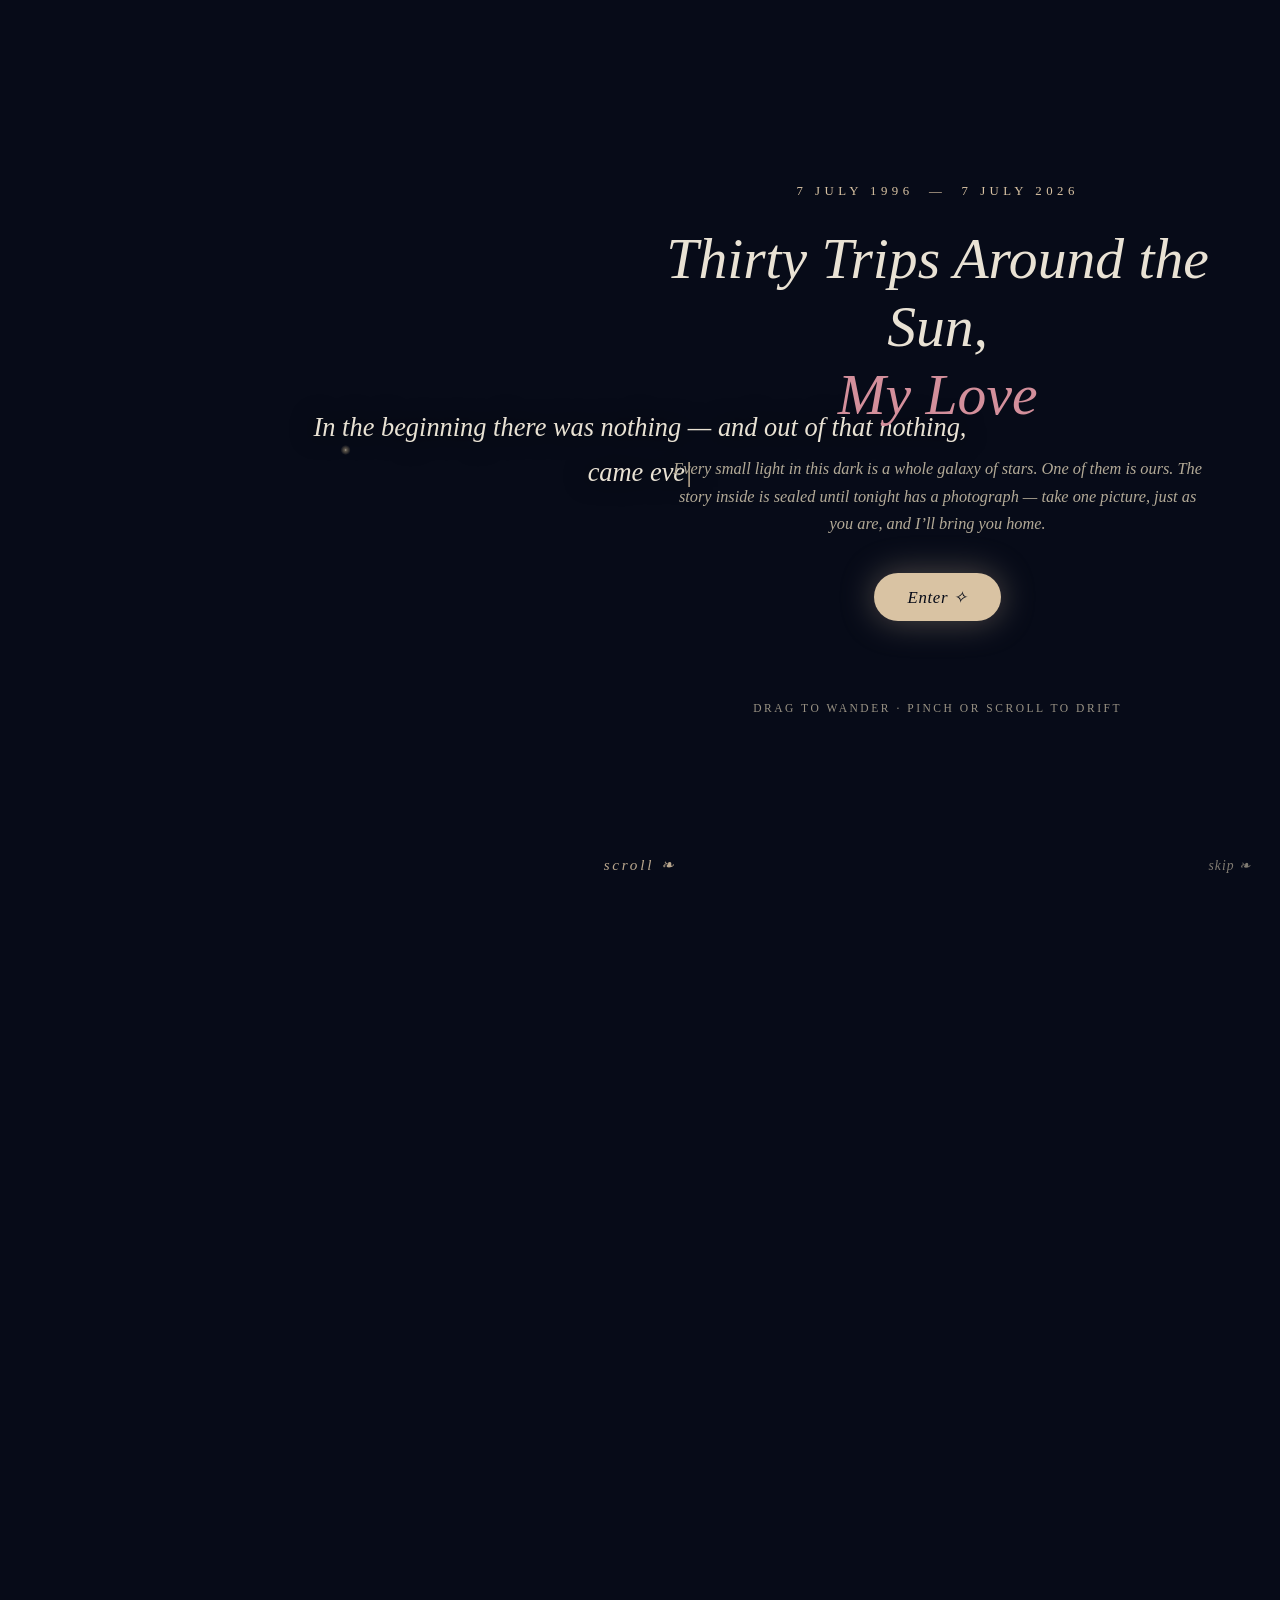
==== 30bday/index.html @ 08e254bc "Add 30bday: thirty trips around the sun Co-Authored-By: Claude Fable 5 <noreply@anthropic.com>" ====
<!DOCTYPE html>
<html lang="en">
<head>
<meta charset="UTF-8">
<meta name="viewport" content="width=device-width, initial-scale=1.0, viewport-fit=cover">
<title>Thirty Trips Around the Sun</title>
<style>
  :root {
    --sky: #070b18;
    --sky-soft: #0d1328;
    --ink: #e9e2d4;
    --ink-dim: #b3aa97;
    --gold: #d9c3a3;
    --gold-deep: #b08d57;
    --rose: #d38f9b;
    --frame: #f6f1e7;
    --frame-ink: #3d3229;
  }

  * { margin: 0; padding: 0; box-sizing: border-box; }

  html { scroll-behavior: smooth; }

  body {
    background: var(--sky);
    color: var(--ink);
    font-family: Georgia, 'Times New Roman', serif;
    line-height: 1.7;
    overflow-x: hidden;
  }

  /* ---------- The sky (fixed canvas behind everything) ---------- */
  #sky {
    position: fixed;
    inset: 0;
    width: 100%;
    height: 100vh;
    height: 100lvh; /* stable on iOS while the URL bar collapses */
    z-index: 0;
    display: block;
  }

  /* ---------- Date readout ---------- */
  #hud {
    position: fixed;
    left: 50%;
    bottom: calc(1.1rem + env(safe-area-inset-bottom, 0px));
    transform: translateX(-50%);
    max-width: 94vw;
    z-index: 3;
    text-align: center;
    font-size: 0.8rem;
    letter-spacing: 0.22em;
    text-transform: uppercase;
    color: var(--gold);
    background: rgba(7, 11, 24, 0.55);
    border: 1px solid rgba(217, 195, 163, 0.25);
    border-radius: 999px;
    padding: 0.45rem 1.3rem;
    backdrop-filter: blur(6px);
    -webkit-backdrop-filter: blur(6px);
    white-space: nowrap;
    transition: opacity 0.6s ease;
  }
  #hud .trips { color: var(--rose); }

  /* ---------- Content column ---------- */
  main { position: relative; z-index: 1; }

  /* On wide screens the solar system sits to the left; content flows right */
  @media (min-width: 1100px) {
    main { margin-left: 52vw; margin-right: 4vw; }
    section, .hero-inner { max-width: 42rem; }
  }
  @media (max-width: 1099px) {
    section, .hero-inner { max-width: 44rem; margin-left: auto; margin-right: auto; }
  }

  section { padding: 22vh 1.4rem; position: relative; }

  /* ---------- Hero ---------- */
  .hero {
    min-height: 100vh;
    min-height: 100svh;
    display: flex;
    align-items: center;
    padding: 2rem 1.4rem;
  }
  .hero-inner { width: 100%; text-align: center; }

  .hero .eyebrow {
    letter-spacing: 0.35em;
    text-transform: uppercase;
    font-size: 0.8rem;
    color: var(--gold);
    margin-bottom: 1.5rem;
    animation: fadeUp 1.2s ease both;
  }
  .hero h1 {
    font-size: clamp(2.4rem, 6vw, 4.2rem);
    font-weight: normal;
    font-style: italic;
    line-height: 1.18;
    animation: fadeUp 1.2s ease 0.3s both;
  }
  .hero .her-name { color: var(--rose); }
  .hero .subtitle {
    margin-top: 1.8rem;
    font-size: 1.1rem;
    color: var(--ink-dim);
    animation: fadeUp 1.2s ease 0.6s both;
  }
  .hero .subtitle em { color: var(--gold); font-style: normal; }
  .hero .scroll-hint {
    margin-top: 3.5rem;
    font-size: 1.5rem;
    color: var(--gold);
    animation: fadeUp 1.2s ease 1s both, drift 2.4s ease-in-out 2s infinite;
  }

  @keyframes fadeUp {
    from { opacity: 0; transform: translateY(18px); }
    to   { opacity: 1; transform: translateY(0); }
  }
  @keyframes drift {
    0%, 100% { transform: translateY(0); }
    50%      { transform: translateY(8px); }
  }

  /* ---------- Chapters ---------- */
  .chapter-head { margin-bottom: 2.2rem; }
  .chapter-head .when {
    font-size: 0.8rem;
    letter-spacing: 0.3em;
    text-transform: uppercase;
    color: var(--gold);
  }
  .chapter-head h2 {
    font-weight: normal;
    font-style: italic;
    font-size: clamp(1.9rem, 4vw, 2.6rem);
    margin-top: 0.3rem;
    color: var(--ink);
  }
  .chapter-head h2 .n { color: var(--rose); }

  /* Poem stanza */
  .stanza {
    font-size: 1.16rem;
    font-style: italic;
    color: var(--ink);
    border-left: 1px solid rgba(217, 195, 163, 0.45);
    padding-left: 1.3rem;
    margin: 0 0 2.6rem 0.15rem;
    max-width: 36em;
  }
  .stanza .line { display: block; }
  .stanza .line + .line { margin-top: 0.15rem; }

  /* Photo frames */
  .photos {
    display: flex;
    flex-wrap: wrap;
    gap: 1.4rem;
    align-items: flex-start;
  }
  figure.shot {
    background: var(--frame);
    padding: 0.65rem 0.65rem 0.9rem;
    box-shadow: 0 6px 30px rgba(0, 0, 0, 0.55);
    transform: rotate(var(--tilt, 0deg));
    transition: transform 0.3s ease;
    flex: 1 1 240px;
    max-width: 340px;
  }
  figure.shot:hover { transform: rotate(0deg) scale(1.02); }
  .photos figure:nth-child(odd)  { --tilt: -1.4deg; }
  .photos figure:nth-child(even) { --tilt: 1.2deg; }

  figure.shot img {
    width: 100%;
    aspect-ratio: 4 / 5;
    object-fit: cover;
    display: block;
  }
  figure.shot figcaption {
    text-align: center;
    font-size: 0.85rem;
    font-style: italic;
    color: #6b5d4f;
    margin-top: 0.55rem;
    line-height: 1.4;
  }

  /* "Meanwhile that year" strip */
  .meanwhile { margin-top: 2.6rem; }
  .meanwhile .mw-label {
    font-size: 0.75rem;
    letter-spacing: 0.28em;
    text-transform: uppercase;
    color: var(--ink-dim);
    margin-bottom: 1rem;
  }
  .meanwhile .photos { gap: 1rem; }
  .meanwhile figure.shot { flex: 1 1 150px; max-width: 210px; padding: 0.45rem 0.45rem 0.65rem; }
  .meanwhile figure.shot img { aspect-ratio: 1 / 1; }
  .meanwhile figure.shot figcaption { font-size: 0.75rem; }

  /* Reveal on scroll */
  .reveal { opacity: 0; transform: translateY(26px); transition: opacity 0.9s ease, transform 0.9s ease; }
  .reveal.in { opacity: 1; transform: translateY(0); }

  /* Empty frame for the 30th */
  .tonight {
    border: 1px dashed rgba(217, 195, 163, 0.55);
    background: rgba(13, 19, 40, 0.5);
    aspect-ratio: 4 / 5;
    max-width: 320px;
    display: flex;
    align-items: center;
    justify-content: center;
    text-align: center;
    padding: 2rem 1.5rem;
    font-style: italic;
    color: var(--ink-dim);
  }

  /* ---------- The gate (homepage) ---------- */
  #gate {
    position: fixed;
    inset: 0;
    z-index: 5;
    display: flex;
    align-items: center;
    justify-content: center;
    text-align: center;
    padding: 2rem 1.5rem;
    transition: opacity 1.4s ease, visibility 0s linear 1.4s;
  }
  .gate-inner { max-width: 34rem; }
  #gate .eyebrow {
    letter-spacing: 0.35em;
    text-transform: uppercase;
    font-size: 0.8rem;
    color: var(--gold);
    margin-bottom: 1.4rem;
  }
  #gate h1 {
    font-size: clamp(2.2rem, 6vw, 3.6rem);
    font-weight: normal;
    font-style: italic;
    line-height: 1.18;
  }
  #gate .her-name { color: var(--rose); }
  #gate .gate-note {
    margin-top: 1.6rem;
    color: var(--ink-dim);
    font-size: 1.02rem;
    font-style: italic;
  }
  .gate-btn {
    display: inline-block;
    margin-top: 2.2rem;
    font: italic 1.05rem Georgia, serif;
    color: var(--sky);
    background: var(--gold);
    border: none;
    border-radius: 999px;
    padding: 0.85rem 2.1rem;
    cursor: pointer;
    letter-spacing: 0.04em;
    box-shadow: 0 0 34px rgba(217, 195, 163, 0.35);
  }
  .gate-btn:active { transform: scale(0.97); }
  .gate-alt {
    display: block;
    margin-top: 1.1rem;
    font-size: 0.85rem;
    font-style: italic;
    color: var(--ink-dim);
    background: none;
    border: none;
    cursor: pointer;
    text-decoration: underline;
    text-underline-offset: 3px;
  }
  #gate .gate-status {
    margin-top: 1.2rem;
    min-height: 1.4em;
    font-size: 0.9rem;
    font-style: italic;
    color: var(--gold);
  }
  #gateFile { display: none; }
  #gate {
    user-select: none;
    -webkit-user-select: none;
    touch-action: none;
  }
  .gate-hint {
    margin-top: 2.4rem;
    font-size: 0.72rem;
    letter-spacing: 0.22em;
    text-transform: uppercase;
    color: var(--ink-dim);
    opacity: 0.85;
  }

  body.gated { overflow: hidden; touch-action: none; }
  body.genesis #gate { opacity: 0; pointer-events: none; }

  /* ---------- Narration over the opening ---------- */
  #narration {
    position: fixed;
    inset: 0;
    z-index: 4;
    display: flex;
    align-items: center;
    justify-content: center;
    text-align: center;
    padding: 2rem 1.6rem;
    pointer-events: none;
  }
  #narrLine {
    font-style: italic;
    font-size: clamp(1.15rem, 3vw, 1.65rem);
    line-height: 1.7;
    color: var(--ink);
    max-width: 26em;
    text-shadow: 0 0 24px rgba(7, 11, 24, 0.9);
    transition: opacity 0.9s ease;
  }
  #narrLine.typing::after {
    content: "|";
    color: var(--gold);
    animation: caret 0.9s step-end infinite;
  }
  @keyframes caret { 50% { opacity: 0; } }
  #narrLine.faded { opacity: 0; }

  #caption {
    position: fixed;
    left: 50%;
    bottom: 16%;
    transform: translateX(-50%);
    z-index: 4;
    width: min(92vw, 34em);
    text-align: center;
    font-style: italic;
    font-size: clamp(0.95rem, 2.2vw, 1.15rem);
    color: var(--gold);
    text-shadow: 0 0 18px rgba(7, 11, 24, 0.95);
    opacity: 0;
    transition: opacity 1.1s ease;
    pointer-events: none;
  }
  #caption.show { opacity: 0.92; }

  #skipIntro {
    position: fixed;
    right: 1.2rem;
    bottom: calc(1.2rem + env(safe-area-inset-bottom, 0px));
    z-index: 6;
    background: none;
    border: none;
    font: italic 0.85rem Georgia, serif;
    color: var(--ink-dim);
    letter-spacing: 0.08em;
    cursor: pointer;
    opacity: 0;
    transition: opacity 0.8s ease;
    padding: 0.4rem 0.6rem;
  }
  #skipIntro.show { opacity: 0.7; }
  #skipIntro.gone { display: none; }

  /* The opening is scrubbed by scroll: this invisible runway is the timeline */
  #introScroll { height: 520vh; }
  body:not(.introScrub) #introScroll { display: none; }
  body.introScrub { overflow: auto; touch-action: pan-y; }

  #scrollHint {
    position: fixed;
    left: 50%;
    bottom: calc(1.6rem + env(safe-area-inset-bottom, 0px));
    transform: translateX(-50%);
    z-index: 4;
    font: italic 0.95rem Georgia, serif;
    letter-spacing: 0.18em;
    color: var(--gold);
    opacity: 0;
    transition: opacity 0.9s ease;
    pointer-events: none;
    animation: drift 2.4s ease-in-out infinite;
  }
  #scrollHint.show { opacity: 0.85; }
  body.gated main, body.gated #hud { display: none; }
  body.entered #gate { opacity: 0; visibility: hidden; pointer-events: none; }

  /* Desktop: gate text lives in the right column, clear of the planets */
  @media (min-width: 1100px) {
    #gate { justify-content: flex-start; padding-left: 52vw; padding-right: 4vw; }
  }

  @media (max-width: 700px) {
    #gate { align-items: flex-start; padding-top: 13svh; }
  }

  /* ---------- Phone layout: each chapter gives the sky its own moment ----------
     Sequence on small screens: date/title → clear sky window (the solar
     system settled on that birthday) → photos → poem stanza.               */
  .sky-window { display: none; }

  @media (max-width: 1099px) {
    section {
      display: flex;
      flex-direction: column;
      gap: 1.7rem;
    }
    .chapter-head { margin-bottom: 0; }
    .stanza { margin-bottom: 0; }
    .meanwhile { margin-top: 0; }

    .chapter-head { order: 0; }
    .sky-window   { order: 1; }
    .photos       { order: 2; }
    .meanwhile    { order: 3; }
    .stanza       { order: 4; }

    .sky-window {
      display: block;
      height: 68vh;
      height: 68svh;
    }

    /* scrims live on the text blocks now, so the sky window stays pure */
    .chapter-head, .stanza, .meanwhile .mw-label, .section-intro {
      background: rgba(7, 11, 24, 0.72);
      border-radius: 12px;
      padding: 0.9rem 1.05rem;
    }
    .meanwhile .mw-label { display: inline-block; margin-bottom: 1rem; }
  }
  @media (max-width: 700px) {
    .hero {
      align-items: flex-start;
      padding-top: 11svh;
    }
    .hero .subtitle { font-size: 0.98rem; }
    .hero .scroll-hint { margin-top: 1.6rem; }
    section { padding: 15vh 1.2rem; }
    .stanza { font-size: 1.06rem; padding-left: 1.05rem; }
    #hud {
      font-size: 0.6rem;
      letter-spacing: 0.14em;
      padding: 0.4rem 0.95rem;
    }
    figure.shot { max-width: none; }
  }

  @media (prefers-reduced-motion: reduce) {
    html { scroll-behavior: auto; }
    .hero .eyebrow, .hero h1, .hero .subtitle, .hero .scroll-hint { animation: none; }
    .reveal { opacity: 1; transform: none; transition: none; }
  }
</style>
</head>
<body class="gated genesis">

<canvas id="sky" aria-hidden="true"></canvas>

<!-- ============ NARRATION ============ -->
<div id="narration"><p id="narrLine"></p></div>
<p id="caption"></p>
<button id="skipIntro" type="button">skip &#10087;</button>
<div id="introScroll" aria-hidden="true"></div>
<p id="scrollHint">scroll &#10087;</p>

<!-- ============ THE GATE ============ -->
<div id="gate">
  <div class="gate-inner">
    <p class="eyebrow">7 July 1996 &nbsp;&mdash;&nbsp; 7 July 2026</p>
    <h1>Thirty Trips Around the Sun,<br><span class="her-name">My&nbsp;Love</span></h1>
    <p class="gate-note" id="gateNote">
      Every small light in this dark is a whole galaxy of stars.
      One of them is ours. The story inside is sealed until tonight has a
      photograph &mdash; take one picture, just as you are,
      and I&rsquo;ll bring you home.
    </p>
    <input type="file" id="gateFile" accept="image/*" capture="environment">
    <button class="gate-btn" id="gateBtn" type="button">Take tonight&rsquo;s photo &#10087;</button>
    <div class="gate-status" id="gateStatus"></div>
    <p class="gate-hint">drag to wander &middot; pinch or scroll to drift</p>
  </div>
</div>
<div id="hud" aria-hidden="true"><span class="date">7 July 1996</span> &nbsp;&middot;&nbsp; <span class="trips">0 trips around the sun</span></div>

<main>

  <!-- ============ HERO ============ -->
  <header class="hero" data-date="1996-07-07">
    <div class="hero-inner">
      <p class="eyebrow">7 July 1996 &nbsp;&mdash;&nbsp; 7 July 2026</p>
      <h1>Thirty Trips Around the Sun,<br><span class="her-name">My&nbsp;Love</span></h1>
      <p class="scroll-hint">&#10087;</p>
    </div>
  </header>

  <!-- ============ PROLOGUE ============ -->
  <section data-date="2020-04-07">
    <div class="chapter-head reveal">
      <p class="when">April 2020 &middot; Before the first orbit together</p>
      <h2>The First Word</h2>
    </div>
    <div class="sky-window" aria-hidden="true"></div>
    <p class="stanza reveal">
      <span class="line">The first word was sent across the globe,</span>
      <span class="line">From your house to my humble abode,</span>
      <span class="line">The time we spoke was just the beginning,</span>
      <span class="line">The beginning of the incredible journey with my heart-throbe</span>
    </p>
    <div class="photos reveal">
      <figure class="shot">
        <img src="photos/1st_time_we_spoke_april2020.jpeg" alt="" loading="lazy">
        <figcaption>7 April 2020</figcaption>
      </figure>
      <figure class="shot">
        <img src="photos/b5493b35-bc15-41d9-900d-4d5ce895ce3a.jpeg" alt="" loading="lazy">
        <figcaption>June 2020</figcaption>
      </figure>
    </div>
  </section>

  <!-- ============ 2020 · 24 ============ -->
  <section data-date="2020-07-07">
    <div class="chapter-head reveal">
      <p class="when">7 July 2020 &middot; 24 trips around the sun</p>
      <h2>Twenty-<span class="n">Four</span></h2>
    </div>
    <div class="sky-window" aria-hidden="true"></div>
    <p class="stanza reveal">
      <span class="line">On the 24th trip you took a turn into my life,</span>
      <span class="line">There was never a more important decision that you made correctly, once, twice or thrice,</span>
      <span class="line">This brought us closer and closer,</span>
      <span class="line">To be tied together in our journey forever</span>
    </p>
    <div class="photos reveal">
      <figure class="shot">
        <img src="photos/Untitled presentation.jpeg" alt="" loading="lazy">
        <figcaption>7 July 2020</figcaption>
      </figure>
      <figure class="shot">
        <img src="photos/12e0c426-2767-46e9-b89b-e7f96688858f.jpeg" alt="" loading="lazy">
        <figcaption>7 July 2020</figcaption>
      </figure>
    </div>
    <div class="meanwhile reveal">
      <p class="mw-label">Meanwhile, that year</p>
      <div class="photos">
        <figure class="shot">
          <img src="photos/IMG_4548.jpeg" alt="" loading="lazy">
          <figcaption>20 November 2020</figcaption>
        </figure>
        <figure class="shot">
          <img src="photos/IMG_4654.jpeg" alt="" loading="lazy">
          <figcaption>20 November 2020</figcaption>
        </figure>
        <figure class="shot">
          <img src="photos/IMG_4659.jpeg" alt="" loading="lazy">
          <figcaption>20 November 2020</figcaption>
        </figure>
        <figure class="shot">
          <img src="photos/IMG_4572.jpeg" alt="" loading="lazy">
          <figcaption>21 November 2020</figcaption>
        </figure>
        <figure class="shot">
          <img src="photos/DSC_2267.jpeg" alt="" loading="lazy">
          <figcaption>25 December 2020</figcaption>
        </figure>
      </div>
    </div>
  </section>

  <!-- ============ 2021 · 25 ============ -->
  <section data-date="2021-07-07">
    <div class="chapter-head reveal">
      <p class="when">7 July 2021 &middot; 25 trips around the sun</p>
      <h2>Twenty-<span class="n">Five</span></h2>
    </div>
    <div class="sky-window" aria-hidden="true"></div>
    <p class="stanza reveal">
      <span class="line">From here the year ran quick and golden: twenty-five,</span>
      <span class="line">a castle for your birthday, white flowers arched above the door.</span>
      <span class="line">Mercury circled four whole times while I was learning you by heart,</span>
      <span class="line">and even Saturn, slow and ringed, could not stay put.</span>
    </p>
    <div class="photos reveal">
      <figure class="shot">
        <img src="photos/FullSizeRender.jpeg" alt="" loading="lazy">
        <figcaption>7 July 2021</figcaption>
      </figure>
      <figure class="shot">
        <img src="photos/IMG_4161.jpeg" alt="" loading="lazy">
        <figcaption>7 July 2021</figcaption>
      </figure>
    </div>
    <div class="meanwhile reveal">
      <p class="mw-label">Meanwhile, that year</p>
      <div class="photos">
        <figure class="shot">
          <img src="photos/IMG_5107.jpeg" alt="" loading="lazy">
          <figcaption>25 September 2021</figcaption>
        </figure>
        <figure class="shot">
          <img src="photos/IMG_0116.jpeg" alt="" loading="lazy">
          <figcaption>30 October 2021</figcaption>
        </figure>
      </div>
    </div>
  </section>

  <!-- ============ 2022 · 26 ============ -->
  <section data-date="2022-07-07">
    <div class="chapter-head reveal">
      <p class="when">7 July 2022 &middot; 26 trips around the sun</p>
      <h2>Twenty-<span class="n">Six</span></h2>
    </div>
    <div class="sky-window" aria-hidden="true"></div>
    <p class="stanza reveal">
      <span class="line">Nothing stays put &mdash; that is the first law of moving things &mdash;</span>
      <span class="line">yet twenty-six was homemade: strawberries and candle-smoke,</span>
      <span class="line">a paper sash, a kitchen-table cake,</span>
      <span class="line">the same warm evening coming round again.</span>
    </p>
    <div class="photos reveal">
      <figure class="shot">
        <img src="photos/IMG_1246.jpeg" alt="" loading="lazy">
        <figcaption>7 July 2022</figcaption>
      </figure>
    </div>
  </section>

  <!-- ============ 2023 · 27 ============ -->
  <section data-date="2023-07-07">
    <div class="chapter-head reveal">
      <p class="when">7 July 2023 &middot; 27 trips around the sun</p>
      <h2>Twenty-<span class="n">Seven</span></h2>
    </div>
    <div class="sky-window" aria-hidden="true"></div>
    <p class="stanza reveal">
      <span class="line">Again, and gladly: twenty-seven, barefoot</span>
      <span class="line">where the sun slid gold into the sea two days ahead of schedule,</span>
      <span class="line">then mountains on the morning of the day itself &mdash;</span>
      <span class="line">one evening was never going to hold all of that light.</span>
    </p>
    <div class="photos reveal">
      <figure class="shot">
        <img src="photos/IMG_2115.jpeg" alt="" loading="lazy">
        <figcaption>5 July 2023</figcaption>
      </figure>
      <figure class="shot">
        <img src="photos/IMG_2173.jpeg" alt="" loading="lazy">
        <figcaption>7 July 2023</figcaption>
      </figure>
    </div>
  </section>

  <!-- ============ 2024 · 28 ============ -->
  <section data-date="2024-07-07">
    <div class="chapter-head reveal">
      <p class="when">7 July 2024 &middot; 28 trips around the sun</p>
      <h2>Twenty-<span class="n">Eight</span></h2>
    </div>
    <div class="sky-window" aria-hidden="true"></div>
    <p class="stanza reveal">
      <span class="line">All of that light, and more of it: twenty-eight</span>
      <span class="line">stretched three days wide &mdash; macarons by candlelight,</span>
      <span class="line">then you at the helm of a little boat, a skyline looking on &mdash;</span>
      <span class="line">proof that some years can't be kept inside a single turn.</span>
    </p>
    <div class="photos reveal">
      <figure class="shot">
        <img src="photos/IMG_1273.jpeg" alt="" loading="lazy">
        <figcaption>6 July 2024</figcaption>
      </figure>
      <figure class="shot">
        <img src="photos/IMG_1287.jpeg" alt="" loading="lazy">
        <figcaption>8 July 2024</figcaption>
      </figure>
    </div>
  </section>

  <!-- ============ 2025 · 29 ============ -->
  <section data-date="2025-07-07">
    <div class="chapter-head reveal">
      <p class="when">7 July 2025 &middot; 29 trips around the sun</p>
      <h2>Twenty-<span class="n">Nine</span></h2>
    </div>
    <div class="sky-window" aria-hidden="true"></div>
    <p class="stanza reveal">
      <span class="line">One more turn: twenty-nine beneath pink balloons,</span>
      <span class="line">a candle burning in your dessert across a table set for two,</span>
      <span class="line">and me beside you, keeping my favourite orbit &mdash;</span>
      <span class="line">the one that circles you.</span>
    </p>
    <div class="photos reveal">
      <figure class="shot">
        <img src="photos/IMG_2959.jpeg" alt="" loading="lazy">
        <figcaption>5 July 2025</figcaption>
      </figure>
      <figure class="shot">
        <img src="photos/photo-837_singular_display_fullPicture.jpeg" alt="" loading="lazy">
        <figcaption>7 July 2025</figcaption>
      </figure>
    </div>
  </section>

  <!-- ============ 2026 · 30 ============ -->
  <section data-date="2026-07-07">
    <div class="chapter-head reveal">
      <p class="when">7 July 2026 &middot; 30 trips around the sun</p>
      <h2><span class="n">Thirty</span></h2>
    </div>
    <div class="sky-window" aria-hidden="true"></div>
    <p class="stanza reveal">
      <span class="line">Thirty trips around the sun.</span>
      <span class="line">The planets wheel above us as they did the night we started,</span>
      <span class="line">and none of them, in all that turning,</span>
      <span class="line">ever found a steadier light than you.</span>
      <span class="line">&nbsp;</span>
      <span class="line">Happy birthday, my love.</span>
    </p>
    <div class="photos reveal" id="finalFrame">
      <div class="tonight">
        This frame is waiting for tonight's photo &mdash;<br>
        the first of your thirty-first orbit.
      </div>
    </div>
  </section>

</main>

<script>
/* =====================================================================
   THE SKY — real solar-system positions, scroll-driven through her years
   Model: JPL "Approximate Positions of the Planets" (Keplerian elements
   + rates per Julian century, valid 1800–2050).
   ===================================================================== */
(function () {
  "use strict";

  var DEG = Math.PI / 180;

  var PLANETS = [
    { name: "Mercury", color: "#b8aa98", size: 2.6,
      el: [0.38709927, 0.20563593, 7.00497902, 252.25032350, 77.45779628, 48.33076593],
      rate: [0.00000037, 0.00001906, -0.00594749, 149472.67411175, 0.16047689, -0.12534081] },
    { name: "Venus", color: "#e8cfa1", size: 4.2,
      el: [0.72333566, 0.00677672, 3.39467605, 181.97909950, 131.60246718, 76.67984255],
      rate: [0.00000390, -0.00004107, -0.00078890, 58517.81538729, 0.00268329, -0.27769418] },
    { name: "Earth", color: "#7fb2e5", size: 4.4,
      el: [1.00000261, 0.01671123, -0.00001531, 100.46457166, 102.93768193, 0.0],
      rate: [0.00000562, -0.00004392, -0.01294668, 35999.37244981, 0.32327364, 0.0] },
    { name: "Mars", color: "#d98a6a", size: 3.4,
      el: [1.52371034, 0.09339410, 1.84969142, -4.55343205, -23.94362959, 49.55953891],
      rate: [0.00001847, 0.00007882, -0.00813131, 19140.30268499, 0.44441088, -0.29257343] },
    { name: "Jupiter", color: "#dfba8c", size: 8.0,
      el: [5.20288700, 0.04838624, 1.30439695, 34.39644051, 14.72847983, 100.47390909],
      rate: [-0.00011607, -0.00013253, -0.00183714, 3034.74612775, 0.21252668, 0.20469106] },
    { name: "Saturn", color: "#e6d3a3", size: 6.8, ring: true,
      el: [9.53667594, 0.05386179, 2.48599187, 49.95424423, 92.59887831, 113.66242448],
      rate: [-0.00125060, -0.00050991, 0.00193609, 1222.49362201, -0.41897216, -0.28867794] },
    { name: "Uranus", color: "#a9d6d9", size: 5.2,
      el: [19.18916464, 0.04725744, 0.77263783, 313.23810451, 170.95427630, 74.01692503],
      rate: [-0.00196176, -0.00004397, -0.00242939, 428.48202785, 0.40805281, 0.04240589] },
    { name: "Neptune", color: "#8aa7e0", size: 5.0,
      el: [30.06992276, 0.00859048, 1.77004347, -55.12002969, 44.96476227, 131.78422574],
      rate: [0.00026291, 0.00005105, 0.00035372, 218.45945325, -0.32241464, -0.06839830] }
  ];

  function julianDate(y, m, d) {
    if (m <= 2) { y -= 1; m += 12; }
    var A = Math.floor(y / 100), B = 2 - A + Math.floor(A / 4);
    return Math.floor(365.25 * (y + 4716)) + Math.floor(30.6001 * (m + 1)) + d + B - 1524.5;
  }
  function jdFromISO(iso) {
    var p = iso.split("-");
    return julianDate(+p[0], +p[1], +p[2]);
  }
  // Calendar date back from a Julian date (Fliegel–Van Flandern)
  function calendarFromJD(jd) {
    var z = Math.floor(jd + 0.5);
    var a = Math.floor((z - 1867216.25) / 36524.25);
    var aa = z + 1 + a - Math.floor(a / 4);
    var b = aa + 1524;
    var c = Math.floor((b - 122.1) / 365.25);
    var d = Math.floor(365.25 * c);
    var e = Math.floor((b - d) / 30.6001);
    var day = b - d - Math.floor(30.6001 * e);
    var month = (e < 14) ? e - 1 : e - 13;
    var year = (month > 2) ? c - 4716 : c - 4715;
    return { y: year, m: month, d: day };
  }

  // Heliocentric ecliptic x,y (AU) for a planet at a Julian date
  function position(p, jd) {
    var T = (jd - 2451545.0) / 36525.0;
    var a = p.el[0] + p.rate[0] * T;
    var e = p.el[1] + p.rate[1] * T;
    var I = (p.el[2] + p.rate[2] * T) * DEG;
    var L = p.el[3] + p.rate[3] * T;
    var varpi = p.el[4] + p.rate[4] * T;
    var Omega = (p.el[5] + p.rate[5] * T) * DEG;
    var omega = varpi * DEG - Omega;
    var M = ((L - varpi) % 360 + 360) % 360;
    if (M > 180) M -= 360;
    M *= DEG;
    var E = M + e * Math.sin(M);
    for (var i = 0; i < 8; i++) {
      var dE = (E - e * Math.sin(E) - M) / (1 - e * Math.cos(E));
      E -= dE;
      if (Math.abs(dE) < 1e-8) break;
    }
    var xp = a * (Math.cos(E) - e);
    var yp = a * Math.sqrt(1 - e * e) * Math.sin(E);
    var cw = Math.cos(omega), sw = Math.sin(omega);
    var cO = Math.cos(Omega), sO = Math.sin(Omega);
    var cI = Math.cos(I);
    return {
      x: (cw * cO - sw * sO * cI) * xp + (-sw * cO - cw * sO * cI) * yp,
      y: (cw * sO + sw * cO * cI) * xp + (-sw * sO + cw * cO * cI) * yp
    };
  }

  // Distance compression so Neptune fits on screen while Mercury stays visible.
  var COMPRESS = 0.42;
  function squash(rAU) { return Math.pow(rAU, COMPRESS); }
  var MAX_R = squash(30.4); // just beyond Neptune's aphelion

  // ---------- Canvas ----------
  var canvas = document.getElementById("sky");
  var ctx = canvas.getContext("2d");
  var W = 0, H = 0, DPR = 1;
  var stars = [];

  function resize(force) {
    // iOS fires resize as the URL bar collapses while scrolling; the canvas
    // is sized in lvh so its element size only changes on real resizes.
    var w = canvas.clientWidth, h = canvas.clientHeight;
    if (!force && w === W && h === H) return;
    DPR = Math.min(window.devicePixelRatio || 1, 2);
    W = w; H = h;
    canvas.width = W * DPR; canvas.height = H * DPR;
    ctx.setTransform(DPR, 0, 0, DPR, 0, 0);
    stars = [];
    var n = Math.floor((W * H) / 5200);
    for (var i = 0; i < n; i++) {
      stars.push({
        x: Math.random() * W, y: Math.random() * H,
        r: Math.random() * 1.1 + 0.25,
        base: Math.random() * 0.5 + 0.25,
        ph: Math.random() * Math.PI * 2,
        sp: Math.random() * 0.9 + 0.25
      });
    }
    orbitCache = null;
  }
  window.addEventListener("resize", function () { resize(false); buildAnchors(); });

  function sunCenter() {
    if (W >= 1100) return { x: W * 0.27, y: H * 0.5, s: Math.min(W * 0.24, H * 0.44) / MAX_R };
    // Phones: keep the system in the lower half, clear of the hero title
    return { x: W * 0.5, y: H * 0.60, s: (Math.min(W, H) * 0.44) / MAX_R };
  }

  /* ---------- The universe (homepage) ----------
     phase: 'universe' (interactive galaxy field) → 'dive' (the ride home)
            → 'system' (the solar system that carries the story)          */
  var phase = "genesis"; // 'genesis' → 'universe' → 'dive' → 'system'
  var genFixedT = null;
  var genT = 0;           // scroll-scrubbed position in the big bang, 0..1
  var genStarted = false; // false while the quote writes itself on black
  var cmbFrames = [];
  var upan = { x: 0, y: 0 };
  var uzoom = 1;
  var UZOOM_MIN = 0.55, UZOOM_MAX = 2.4;
  var galaxies = [], nebulae = [], spriteVariants = [], mwSprite = null;
  var diveStart = 0, diveFixedT = null;
  var DIVE_MS = 9000;
  var MW_R = 34; // our galaxy's on-screen radius at uzoom 1

  function clamp01(v) { return v < 0 ? 0 : v > 1 ? 1 : v; }
  function smooth(v) { v = clamp01(v); return v * v * (3 - 2 * v); }

  function makeGalaxySprite(kind, core, arm) {
    var size = 96, r = 40;
    var cv = document.createElement("canvas");
    cv.width = cv.height = size;
    var g = cv.getContext("2d");
    g.translate(size / 2, size / 2);
    if (kind === "spiral") {
      for (var k = 0; k < 240; k++) {
        var u = k / 240;
        var th = (k % 2) * Math.PI + u * 4.6 + (Math.random() - 0.5) * 0.5;
        var rr = r * Math.pow(u, 0.72) * (0.92 + Math.random() * 0.16);
        g.globalAlpha = (1 - u) * 0.4 + 0.05;
        g.fillStyle = Math.random() < 0.72 ? arm : "#ffffff";
        g.beginPath();
        g.arc(Math.cos(th) * rr, Math.sin(th) * rr * 0.62, 0.7 + Math.random() * 1.1, 0, 6.2832);
        g.fill();
      }
    }
    var bg = g.createRadialGradient(0, 0, 0, 0, 0, kind === "spiral" ? 13 : 26);
    bg.addColorStop(0, core);
    bg.addColorStop(1, "rgba(0,0,0,0)");
    g.globalAlpha = 1;
    g.fillStyle = bg;
    if (kind === "spiral") {
      g.beginPath(); g.arc(0, 0, 13, 0, 6.2832); g.fill();
    } else {
      g.save(); g.scale(1, 0.68);
      g.beginPath(); g.arc(0, 0, 26, 0, 6.2832); g.fill();
      g.restore();
    }
    return cv;
  }

  function makeMilkyWay() {
    var size = 640, R = 300;
    var cv = document.createElement("canvas");
    cv.width = cv.height = size;
    var g = cv.getContext("2d");
    g.translate(size / 2, size / 2);
    var halo = g.createRadialGradient(0, 0, 0, 0, 0, R);
    halo.addColorStop(0, "rgba(210, 220, 255, 0.10)");
    halo.addColorStop(0.5, "rgba(190, 205, 245, 0.04)");
    halo.addColorStop(1, "rgba(0,0,0,0)");
    g.fillStyle = halo;
    g.beginPath(); g.arc(0, 0, R, 0, 6.2832); g.fill();
    for (var k = 0; k < 4200; k++) {
      var u = Math.random();
      var th = (k % 4) * (Math.PI / 2) + u * 4.4 + (Math.random() - 0.5) * (0.35 + 0.5 * u);
      var rr = R * Math.pow(u, 0.62) * (0.9 + Math.random() * 0.2);
      g.globalAlpha = (1 - u) * 0.32 + 0.04;
      g.fillStyle = u < 0.35 ? "#ffe6c2" : (Math.random() < 0.8 ? "#b9ccf2" : "#ffffff");
      g.beginPath();
      g.arc(Math.cos(th) * rr, Math.sin(th) * rr, 0.6 + Math.random() * 1.5, 0, 6.2832);
      g.fill();
    }
    var bg = g.createRadialGradient(0, 0, 0, 0, 0, 62);
    bg.addColorStop(0, "rgba(255, 234, 200, 0.95)");
    bg.addColorStop(0.4, "rgba(255, 224, 178, 0.35)");
    bg.addColorStop(1, "rgba(0,0,0,0)");
    g.globalAlpha = 1;
    g.fillStyle = bg;
    g.beginPath(); g.arc(0, 0, 62, 0, 6.2832); g.fill();
    return cv;
  }

  /* The first light — a Gaussian random field with power concentrated at
     one characteristic scale (the acoustic-peak look of the real CMB),
     rendered through the Planck false-colour palette. Several frames of
     the field are pre-computed so the pattern itself evolves on screen. */
  var CMB_N = 256;

  function noiseField(N) {
    var acc = new Float32Array(N * N);
    // [blob size in px, weight] — power peaked at ~5px, like the acoustic peak
    var oct = [[3, 0.5], [5, 1.0], [9, 0.6], [17, 0.3], [33, 0.15]];
    var tmp = document.createElement("canvas");
    tmp.width = tmp.height = N;
    var tg = tmp.getContext("2d");
    tg.imageSmoothingEnabled = true;
    for (var o = 0; o < oct.length; o++) {
      var M = Math.max(2, Math.round(N / oct[o][0]));
      var w = oct[o][1];
      var small = document.createElement("canvas");
      small.width = small.height = M;
      var sg = small.getContext("2d");
      var id = sg.createImageData(M, M);
      for (var i = 0; i < M * M; i++) {
        var v = Math.floor(Math.random() * 256);
        id.data[i * 4] = id.data[i * 4 + 1] = id.data[i * 4 + 2] = v;
        id.data[i * 4 + 3] = 255;
      }
      sg.putImageData(id, 0, 0);
      tg.clearRect(0, 0, N, N);
      tg.drawImage(small, 0, 0, N, N);
      var px = tg.getImageData(0, 0, N, N).data;
      for (var j = 0; j < N * N; j++) acc[j] += w * (px[j * 4] - 127.5);
    }
    return acc;
  }

  // Planck map palette: cold blue → light blue → cream → orange → deep red
  var CMB_STOPS = [
    [0.00, 11, 43, 122],
    [0.30, 74, 133, 205],
    [0.50, 238, 232, 213],
    [0.70, 226, 137, 48],
    [1.00, 122, 21, 6]
  ];
  function cmbColor(v) {
    for (var i = 1; i < CMB_STOPS.length; i++) {
      if (v <= CMB_STOPS[i][0]) {
        var a = CMB_STOPS[i - 1], b = CMB_STOPS[i];
        var f = (v - a[0]) / (b[0] - a[0]);
        return [a[1] + (b[1] - a[1]) * f, a[2] + (b[2] - a[2]) * f, a[3] + (b[3] - a[3]) * f];
      }
    }
    return [122, 21, 6];
  }

  function makeCMBFrames() {
    var N = CMB_N;
    var A = noiseField(N), B = noiseField(N);
    function stats(F) {
      var m = 0, s = 0, i;
      for (i = 0; i < F.length; i++) m += F[i];
      m /= F.length;
      for (i = 0; i < F.length; i++) s += (F[i] - m) * (F[i] - m);
      return { m: m, s: Math.sqrt(s / F.length) || 1 };
    }
    var sa = stats(A), sb = stats(B);
    var frames = [], K = 7;
    for (var k = 0; k < K; k++) {
      var b = k / (K - 1);
      var norm = Math.sqrt((1 - b) * (1 - b) + b * b);
      var cv = document.createElement("canvas");
      cv.width = cv.height = N;
      var g = cv.getContext("2d");
      var id = g.createImageData(N, N);
      for (var i = 0; i < N * N; i++) {
        var va = (A[i] - sa.m) / sa.s;
        var vb = (B[i] - sb.m) / sb.s;
        var u = 0.5 + (((1 - b) * va + b * vb) / norm) * 0.21;
        u = u < 0 ? 0 : u > 1 ? 1 : u;
        var col = cmbColor(u);
        id.data[i * 4] = col[0] | 0;
        id.data[i * 4 + 1] = col[1] | 0;
        id.data[i * 4 + 2] = col[2] | 0;
        id.data[i * 4 + 3] = 255;
      }
      g.putImageData(id, 0, 0);
      frames.push(cv);
    }
    return frames;
  }

  function initUniverse() {
    cmbFrames = makeCMBFrames();
    spriteVariants = [
      makeGalaxySprite("spiral", "rgba(255,231,196,0.9)", "#a8c2ef"),
      makeGalaxySprite("spiral", "rgba(255,214,214,0.9)", "#e7c3a8"),
      makeGalaxySprite("elliptical", "rgba(240,230,255,0.8)", "#c8b8e8")
    ];
    mwSprite = makeMilkyWay();
    galaxies = [];
    for (var i = 0; i < 130; i++) {
      var x = (Math.random() - 0.5) * 3600;
      var y = (Math.random() - 0.5) * 3600;
      if (Math.sqrt(x * x + y * y) < 170) continue; // leave room around ours
      galaxies.push({
        x: x, y: y,
        depth: 0.25 + 0.75 * Math.pow(Math.random(), 1.4),
        size: 7 + Math.random() * 26,
        rot: Math.random() * Math.PI * 2,
        a: 0.3 + Math.random() * 0.5,
        v: Math.floor(Math.random() * spriteVariants.length)
      });
    }
    var tints = ["rgba(96, 78, 148, 0.16)", "rgba(56, 96, 130, 0.14)", "rgba(140, 84, 108, 0.12)"];
    nebulae = tints.map(function (tint) {
      return {
        x: (Math.random() - 0.5) * 2400,
        y: (Math.random() - 0.5) * 2400,
        r: 500 + Math.random() * 500,
        c: tint
      };
    });
  }

  function drawGalaxyField(c, px, py, zoom, alphaMul, sizeMul) {
    if (alphaMul <= 0) return;
    sizeMul = sizeMul || 1;
    for (var n = 0; n < nebulae.length; n++) {
      var nb = nebulae[n];
      var nx = c.x + (nb.x - px * 0.4) * zoom * 0.4;
      var ny = c.y + (nb.y - py * 0.4) * zoom * 0.4;
      var nr = nb.r * zoom;
      var ng = ctx.createRadialGradient(nx, ny, 0, nx, ny, nr);
      ng.addColorStop(0, nb.c);
      ng.addColorStop(1, "rgba(0,0,0,0)");
      ctx.globalAlpha = alphaMul;
      ctx.fillStyle = ng;
      ctx.fillRect(nx - nr, ny - nr, nr * 2, nr * 2);
    }
    for (var i = 0; i < galaxies.length; i++) {
      var ga = galaxies[i];
      var gx = c.x + (ga.x - px) * zoom * ga.depth;
      var gy = c.y + (ga.y - py) * zoom * ga.depth;
      var gs = ga.size * zoom * (0.5 + ga.depth) * sizeMul;
      if (gx < -gs || gx > W + gs || gy < -gs || gy > H + gs) continue;
      ctx.save();
      ctx.translate(gx, gy);
      ctx.rotate(ga.rot);
      ctx.globalAlpha = ga.a * alphaMul;
      ctx.drawImage(spriteVariants[ga.v], -gs, -gs, gs * 2, gs * 2);
      ctx.restore();
    }
    ctx.globalAlpha = 1;
  }

  function drawMilkyWay(x, y, R, rot, alpha) {
    if (alpha <= 0) return;
    ctx.save();
    ctx.translate(x, y);
    ctx.rotate(rot);
    ctx.globalAlpha = Math.min(1, alpha);
    ctx.drawImage(mwSprite, -R, -R, R * 2, R * 2);
    ctx.restore();
    ctx.globalAlpha = 1;
  }

  // Wandering: drag pans, pinch/scroll zooms — gate buttons stay clickable
  var pointers = new Map();
  function onGateUI(e) {
    return e.target && e.target.closest && e.target.closest(".gate-inner");
  }
  window.addEventListener("pointerdown", function (e) {
    if (phase !== "universe" || onGateUI(e)) return;
    pointers.set(e.pointerId, { x: e.clientX, y: e.clientY });
  });
  window.addEventListener("pointermove", function (e) {
    if (phase !== "universe" || !pointers.has(e.pointerId)) return;
    var me = pointers.get(e.pointerId);
    if (pointers.size === 1) {
      upan.x = Math.max(-1600, Math.min(1600, upan.x - (e.clientX - me.x) / uzoom));
      upan.y = Math.max(-1600, Math.min(1600, upan.y - (e.clientY - me.y) / uzoom));
    } else if (pointers.size === 2) {
      var other = null;
      pointers.forEach(function (p, id) { if (id !== e.pointerId) other = p; });
      var d0 = Math.hypot(me.x - other.x, me.y - other.y);
      var d1 = Math.hypot(e.clientX - other.x, e.clientY - other.y);
      if (d0 > 0) uzoom = Math.max(UZOOM_MIN, Math.min(UZOOM_MAX, uzoom * d1 / d0));
    }
    me.x = e.clientX; me.y = e.clientY;
  });
  window.addEventListener("pointerup", function (e) { pointers.delete(e.pointerId); });
  window.addEventListener("pointercancel", function (e) { pointers.delete(e.pointerId); });
  window.addEventListener("wheel", function (e) {
    if (phase !== "universe") return;
    e.preventDefault();
    uzoom = Math.max(UZOOM_MIN, Math.min(UZOOM_MAX, uzoom * Math.exp(-e.deltaY * 0.0012)));
  }, { passive: false });

  // Pre-render orbit paths (true shapes, compressed radially)
  var orbitCache = null;
  function buildOrbits() {
    var c = sunCenter();
    orbitCache = PLANETS.map(function (p) {
      var pts = [];
      var period = Math.pow(p.el[0], 1.5) * 365.25;
      var jd0 = 2451545.0;
      for (var i = 0; i <= 128; i++) {
        var pos = position(p, jd0 + (i / 128) * period);
        var r = Math.sqrt(pos.x * pos.x + pos.y * pos.y);
        var f = squash(r) / r;
        pts.push([c.x + pos.x * f * c.s, c.y - pos.y * f * c.s]);
      }
      return pts;
    });
  }

  // ---------- Scroll → date ----------
  var anchors = []; // { mid, jd } sorted by document position
  function buildAnchors() {
    anchors = [];
    var els = document.querySelectorAll("[data-date]");
    for (var i = 0; i < els.length; i++) {
      var el = els[i];
      // on phones each chapter has a sky window — the planets should be
      // settled on the chapter's date exactly when that window is centred
      var sw = el.querySelector && el.querySelector(".sky-window");
      var target = (sw && sw.offsetHeight > 40) ? sw : el;
      var rect = target.getBoundingClientRect();
      // the hero anchors below the focus point so the top of the page sits
      // exactly on her birth date rather than already easing toward 2020
      var f = el.classList.contains("hero") ? 0.56 : (target === el ? 0.45 : 0.5);
      var mid = rect.top + window.scrollY + rect.height * f;
      anchors.push({ mid: mid, jd: jdFromISO(el.getAttribute("data-date")) });
    }
    anchors.sort(function (a, b) { return a.mid - b.mid; });
  }

  function targetJD() {
    if (gated) return jdToday();
    if (!anchors.length) return jdFromISO("2026-07-07");
    var focus = window.scrollY + window.innerHeight * 0.5;
    if (focus <= anchors[0].mid) return anchors[0].jd;
    for (var i = 0; i < anchors.length - 1; i++) {
      var a = anchors[i], b = anchors[i + 1];
      if (focus < b.mid) {
        if (b.jd === a.jd || b.mid === a.mid) return a.jd;
        var t = (focus - a.mid) / (b.mid - a.mid);
        t = t * t * (3 - 2 * t); // smoothstep between chapters
        return a.jd + (b.jd - a.jd) * t;
      }
    }
    return anchors[anchors.length - 1].jd;
  }

  // ---------- HUD ----------
  var hud = document.getElementById("hud");
  var hudDate = hud.querySelector(".date");
  var hudTrips = hud.querySelector(".trips");
  var MONTHS = ["January","February","March","April","May","June","July","August","September","October","November","December"];
  var JD_BIRTH = julianDate(1996, 7, 7);
  var lastHud = "";
  function updateHUD(jd) {
    var c = calendarFromJD(jd);
    var trips = Math.max(0, Math.floor((jd - JD_BIRTH) / 365.2425));
    var key = c.d + "-" + c.m + "-" + c.y + "-" + trips;
    if (key === lastHud) return;
    lastHud = key;
    hudDate.textContent = c.d + " " + MONTHS[c.m - 1] + " " + c.y;
    hudTrips.textContent = trips + (trips === 1 ? " trip" : " trips") + " around the sun";
  }

  // ---------- The gate ----------
  var gated = document.body.classList.contains("gated");
  var gateBtn = document.getElementById("gateBtn");
  var gateFile = document.getElementById("gateFile");
  var gateStatus = document.getElementById("gateStatus");
  var gateNote = document.getElementById("gateNote");

  function jdToday() {
    var d = new Date();
    return julianDate(d.getFullYear(), d.getMonth() + 1, d.getDate());
  }

  function setFinalPhoto(path) {
    var slot = document.getElementById("finalFrame");
    slot.innerHTML = "";
    var fig = document.createElement("figure");
    fig.className = "shot";
    var img = document.createElement("img");
    img.src = path + "?v=" + Date.now();
    img.alt = "";
    fig.appendChild(img);
    var cap = document.createElement("figcaption");
    cap.textContent = "7 July 2026";
    fig.appendChild(cap);
    slot.appendChild(fig);
    img.addEventListener("load", buildAnchors);
  }

  var storyEntered = false;
  function enterStory() {
    if (storyEntered) return;
    storyEntered = true;
    gated = false;
    document.body.classList.remove("gated");
    document.body.classList.add("entered");
    window.scrollTo(0, 0);
    buildAnchors();
  }

  function startDive() {
    if (phase !== "universe") return;
    document.body.classList.add("entered"); // the gate text bows out
    if (reduced) { enterStory(); phase = "system"; return; }
    skyOverride = JD_BIRTH; // arrive at the sky she was born under
    phase = "dive";
    diveStart = performance.now();
  }

  function showEnter(label) {
    gateBtn.disabled = false;
    gateBtn.innerHTML = label;
    gateBtn.onclick = startDive;
  }

  gateBtn.onclick = function () { gateFile.click(); };

  fetch("/tonight", { cache: "no-store" })
    .then(function (r) { if (!r.ok) throw new Error(); return r.json(); })
    .then(function (info) {
      if (info.file) {
        setFinalPhoto(info.file);
        gateNote.innerHTML =
          "Every small light in this dark is a whole galaxy — and one of " +
          "them is ours. Tonight’s photograph is already inside the story.";
        showEnter("Come home ✧");
        var alt = document.createElement("button");
        alt.className = "gate-alt";
        alt.type = "button";
        alt.textContent = "take a new photo instead";
        alt.onclick = function () { gateFile.click(); };
        gateStatus.parentNode.insertBefore(alt, gateStatus);
      }
    })
    .catch(function () {
      // no upload server (local preview) — don't lock the door
      showEnter("Enter ✧");
    });

  gateFile.addEventListener("change", function () {
    var f = gateFile.files && gateFile.files[0];
    if (!f) return;
    gateBtn.disabled = true;
    gateStatus.textContent = "keeping this one forever…";
    fetch("/upload", { method: "POST", body: f })
      .then(function (r) {
        return r.json().then(function (j) { if (!r.ok) throw j; return j; });
      })
      .then(function (j) {
        setFinalPhoto(j.file);
        gateStatus.textContent = "it’s in — come home ✧";
        setTimeout(startDive, 900);
      })
      .catch(function () {
        gateBtn.disabled = false;
        gateStatus.textContent = "that didn’t save — try once more?";
      });
  });

  // ---------- Drawing ----------
  var shownJD = jdToday();
  var skyOverride = null; // when set, the sky clock ignores scroll (arrival ceremony)
  var reduced = window.matchMedia("(prefers-reduced-motion: reduce)").matches;

  function drawStars(now, ox, oy, alphaMul) {
    if (alphaMul === 0) return;
    for (var i = 0; i < stars.length; i++) {
      var s = stars[i];
      var tw = reduced ? 1 : 0.65 + 0.35 * Math.sin(now * 0.001 * s.sp + s.ph);
      ctx.globalAlpha = s.base * tw * (alphaMul == null ? 1 : alphaMul);
      ctx.fillStyle = "#dfe6f5";
      ctx.beginPath();
      var sx = (((s.x + (ox || 0)) % W) + W) % W;
      var sy = (((s.y + (oy || 0)) % H) + H) % H;
      ctx.arc(sx, sy, s.r, 0, 6.2832);
      ctx.fill();
    }
    ctx.globalAlpha = 1;
  }

  function drawSolar(c) {
    // Orbit paths
    ctx.lineWidth = 1;
    for (var o = 0; o < orbitCache.length; o++) {
      var pts = orbitCache[o];
      ctx.strokeStyle = "rgba(217, 195, 163, 0.14)";
      ctx.beginPath();
      ctx.moveTo(pts[0][0], pts[0][1]);
      for (var k = 1; k < pts.length; k++) ctx.lineTo(pts[k][0], pts[k][1]);
      ctx.stroke();
    }

    // Sun
    var g = ctx.createRadialGradient(c.x, c.y, 0, c.x, c.y, 26);
    g.addColorStop(0, "rgba(255, 236, 190, 1)");
    g.addColorStop(0.35, "rgba(240, 200, 120, 0.9)");
    g.addColorStop(1, "rgba(240, 200, 120, 0)");
    ctx.fillStyle = g;
    ctx.beginPath(); ctx.arc(c.x, c.y, 26, 0, 6.2832); ctx.fill();
    ctx.fillStyle = "#ffe9b8";
    ctx.beginPath(); ctx.arc(c.x, c.y, 5.5, 0, 6.2832); ctx.fill();

    // Planets at the current (scroll-driven) date
    ctx.font = (W < 700 ? "9.5px" : "11px") + " Georgia, serif";
    for (var p = 0; p < PLANETS.length; p++) {
      var pl = PLANETS[p];
      var pos = position(pl, shownJD);
      var r = Math.sqrt(pos.x * pos.x + pos.y * pos.y);
      var f = squash(r) / r;
      var x = c.x + pos.x * f * c.s;
      var y = c.y - pos.y * f * c.s;

      if (pl.ring) {
        ctx.strokeStyle = "rgba(230, 211, 163, 0.75)";
        ctx.lineWidth = 1.4;
        ctx.beginPath();
        ctx.ellipse(x, y, pl.size + 5.5, (pl.size + 5.5) * 0.42, -0.5, 0, 6.2832);
        ctx.stroke();
      }
      var pg = ctx.createRadialGradient(x - pl.size * 0.3, y - pl.size * 0.3, 0, x, y, pl.size);
      pg.addColorStop(0, "#ffffff");
      pg.addColorStop(0.25, pl.color);
      pg.addColorStop(1, shade(pl.color));
      ctx.fillStyle = pg;
      ctx.beginPath(); ctx.arc(x, y, pl.size, 0, 6.2832); ctx.fill();

      if (pl.name === "Earth") {
        ctx.strokeStyle = "rgba(127, 178, 229, 0.6)";
        ctx.lineWidth = 1;
        ctx.beginPath(); ctx.arc(x, y, pl.size + 3.5, 0, 6.2832); ctx.stroke();
      }
      ctx.fillStyle = "rgba(233, 226, 212, 0.65)";
      ctx.fillText(pl.name, x + pl.size + 5, y + 3.5);
    }
  }

  // On phones the gate text sits high — nudge the galaxy field down clear of it
  function uniDropY() { return W < 1100 ? H * 0.08 : 0; }

  function drawUniverseScene(now, aStars, aGal, sizeMul) {
    var c0 = sunCenter();
    var c = { x: c0.x, y: c0.y + uniDropY() };
    var px = upan.x + 26 * Math.sin(now * 0.00004); // gentle idle drift
    var py = upan.y + 18 * Math.cos(now * 0.000031);
    if (aGal > 0) {
      drawGalaxyField(c, px, py, uzoom, aGal, sizeMul);
      var mx = c.x + (0 - px) * uzoom;
      var my = c.y + (0 - py) * uzoom;
      drawMilkyWay(mx, my, MW_R * uzoom * sizeMul, now * 0.00001, aGal);
      ctx.globalAlpha = (0.45 + 0.25 * Math.sin(now * 0.0016)) * aGal;
      ctx.fillStyle = "#d9c3a3";
      ctx.font = "italic 13px Georgia, serif";
      ctx.fillText("ours ✧", mx + MW_R * uzoom + 10, my + 4);
      ctx.globalAlpha = 1;
    }
    drawStars(now, -px * 0.05, -py * 0.05, aStars);
  }

  function drawUniverse(now) { drawUniverseScene(now, 1, 1, 1); }

  /* In the beginning: a point, a flash, the first light cooling,
     and structure condensing out of the dark. ~8 seconds.        */
  function drawGenesis(now) {
    var c0 = sunCenter();
    var c = { x: c0.x, y: c0.y + uniDropY() };
    var maxDim = Math.sqrt(W * W + H * H);

    if (!genStarted) {
      // the seed of everything, pulsing quietly while the words arrive
      var b = 0.45 + 0.2 * Math.sin(now * 0.0035);
      var pr0 = (1.2 + 0.6 * Math.sin(now * 0.02)) * 7;
      var g0 = ctx.createRadialGradient(c.x, c.y, 0, c.x, c.y, pr0);
      g0.addColorStop(0, "rgba(255, 249, 235, " + b.toFixed(3) + ")");
      g0.addColorStop(0.25, "rgba(255, 226, 170, " + (b * 0.55).toFixed(3) + ")");
      g0.addColorStop(1, "rgba(255, 226, 170, 0)");
      ctx.fillStyle = g0;
      ctx.beginPath(); ctx.arc(c.x, c.y, pr0, 0, 6.2832); ctx.fill();
      return;
    }

    var t = genFixedT !== null ? genFixedT : genT;

    // stars, then galaxies, condense beneath the fading glow
    var aStars = smooth((t - 0.50) / 0.26);
    var aGal = smooth((t - 0.58) / 0.34);
    if (aStars > 0 || aGal > 0) {
      drawUniverseScene(now, aStars, aGal, 0.5 + 0.5 * aGal);
    }

    // the first light — the CMB, its fluctuations evolving as space stretches
    var cmbA = smooth((t - 0.15) / 0.09) * (1 - smooth((t - 0.50) / 0.22));
    if (cmbA > 0 && cmbFrames.length) {
      var age = clamp01((t - 0.15) / 0.45);        // 0..1 across the CMB era
      var fpos = age * (cmbFrames.length - 1);
      var f0 = Math.floor(fpos);
      var f1 = Math.min(cmbFrames.length - 1, f0 + 1);
      var ff = fpos - f0;
      var grow = 1.08 + age * 0.55;                 // expansion
      var ts = Math.max(W, H) * 1.15 * grow;
      ctx.save();
      ctx.translate(W / 2, H / 2);
      ctx.rotate(age * 0.06 - 0.03);
      ctx.globalAlpha = cmbA;
      ctx.drawImage(cmbFrames[f0], -ts / 2 - age * 30, -ts / 2 - age * 18, ts, ts);
      if (ff > 0) {
        ctx.globalAlpha = cmbA * ff;
        ctx.drawImage(cmbFrames[f1], -ts / 2 - age * 30, -ts / 2 - age * 18, ts, ts);
      }
      ctx.restore();
      // sky-dome vignette: the map reads as projected on the sky, not wallpaper
      var vg = ctx.createRadialGradient(W / 2, H / 2, Math.min(W, H) * 0.35,
                                        W / 2, H / 2, Math.max(W, H) * 0.75);
      vg.addColorStop(0, "rgba(5, 3, 10, 0)");
      vg.addColorStop(1, "rgba(5, 3, 10, " + (0.5 * cmbA).toFixed(3) + ")");
      ctx.fillStyle = vg;
      ctx.fillRect(0, 0, W, H);
      // cooling: the glow dims to embers as structure takes over
      var cool = smooth((t - 0.34) / 0.22);
      ctx.fillStyle = "rgba(10, 4, 6, " + (cool * cmbA * 0.85).toFixed(3) + ")";
      ctx.fillRect(0, 0, W, H);
      ctx.globalAlpha = 1;
    }

    // the singularity, then the flash
    if (t < 0.34) {
      var seed = clamp01(t / 0.10);
      var flashP = clamp01((t - 0.10) / 0.20);
      if (flashP <= 0) {
        var pr = (1.2 + 2.2 * seed + 0.6 * Math.sin(now * 0.02)) * 7;
        var pgl = ctx.createRadialGradient(c.x, c.y, 0, c.x, c.y, pr);
        pgl.addColorStop(0, "rgba(255, 249, 235, " + (0.5 + 0.45 * seed).toFixed(3) + ")");
        pgl.addColorStop(0.25, "rgba(255, 226, 170, " + (0.28 + 0.27 * seed).toFixed(3) + ")");
        pgl.addColorStop(1, "rgba(255, 226, 170, 0)");
        ctx.fillStyle = pgl;
        ctx.beginPath(); ctx.arc(c.x, c.y, pr, 0, 6.2832); ctx.fill();
      } else {
        var R = Math.pow(flashP, 1.7) * maxDim * 0.9 + 4;
        var coreA = 1 - smooth((flashP - 0.55) / 0.45);
        var fg = ctx.createRadialGradient(c.x, c.y, 0, c.x, c.y, R);
        fg.addColorStop(0, "rgba(255, 252, 244, " + coreA.toFixed(3) + ")");
        fg.addColorStop(0.55, "rgba(255, 233, 188, " + (0.85 * coreA).toFixed(3) + ")");
        fg.addColorStop(0.85, "rgba(244, 158, 76, " + (0.55 * coreA).toFixed(3) + ")");
        fg.addColorStop(1, "rgba(210, 90, 40, 0)");
        ctx.fillStyle = fg;
        ctx.beginPath(); ctx.arc(c.x, c.y, R, 0, 6.2832); ctx.fill();
        // white-out at the moment of creation
        var white = Math.sin(Math.PI * clamp01(flashP * 1.25)) * (1 - flashP * 0.55);
        if (white > 0) {
          ctx.fillStyle = "rgba(255, 250, 240, " + (white * 0.95).toFixed(3) + ")";
          ctx.fillRect(0, 0, W, H);
        }
        // shockwave
        ctx.strokeStyle = "rgba(255, 240, 210, " + (0.6 * (1 - flashP)).toFixed(3) + ")";
        ctx.lineWidth = 2 + 8 * (1 - flashP);
        ctx.beginPath();
        ctx.arc(c.x, c.y, Math.pow(flashP, 1.3) * maxDim * 0.7, 0, 6.2832);
        ctx.stroke();
      }
    }

    if (t >= 0.82) document.body.classList.remove("genesis");
    if (t >= 1 && genFixedT === null) phase = "universe";
  }

  function drawDive(now) {
    var t = diveFixedT !== null ? diveFixedT : clamp01((now - diveStart) / DIVE_MS);
    var c = sunCenter();
    var pA = smooth(t / 0.38);          // the universe rushes past
    var pB = smooth((t - 0.34) / 0.40); // into our galaxy's arms
    var pC = smooth((t - 0.52) / 0.48); // home resolves

    drawStars(now, 0, 0);

    var drop = uniDropY() * (1 - pA);
    var cA = { x: c.x, y: c.y + drop };

    if (pA < 1) {
      var F = Math.exp(Math.log(18) * pA);
      drawGalaxyField(cA, upan.x * (1 - pA), upan.y * (1 - pA),
                      uzoom * F, Math.max(0, 1 - pA * 1.5));
    }

    // our galaxy swallows the screen, anchored so one arm arrives at centre
    var R0 = MW_R * uzoom;
    var RA = Math.min(W, H) * 0.52;
    var R = R0 * Math.pow(RA / R0, pA) * Math.pow(16, pB);
    var mwAlpha = (0.35 + 0.65 * pA) * (1 - smooth((pB - 0.55) / 0.45));
    var ox = Math.cos(2.1) * 0.52 * R * pB;
    var oy = Math.sin(2.1) * 0.52 * R * pB;
    var mx = cA.x + (0 - upan.x * (1 - pA)) * uzoom - ox;
    var my = cA.y + (0 - upan.y * (1 - pA)) * uzoom - oy;
    drawMilkyWay(mx, my, R, now * 0.00001, mwAlpha);

    // star-rush through the arm
    var rush = Math.sin(Math.PI * clamp01((t - 0.30) / 0.50));
    if (rush > 0) {
      ctx.strokeStyle = "rgba(223, 230, 245, 0.55)";
      ctx.lineWidth = 1;
      for (var i = 0; i < 64; i++) {
        var s = stars[i % stars.length];
        if (!s) break;
        var ang = Math.atan2(s.y - c.y, s.x - c.x);
        var d0 = 30 + ((i * 53) % 240) + rush * 260;
        var len = 10 + rush * 90 * s.sp;
        ctx.globalAlpha = rush * 0.4 * s.base;
        ctx.beginPath();
        ctx.moveTo(c.x + Math.cos(ang) * d0, c.y + Math.sin(ang) * d0);
        ctx.lineTo(c.x + Math.cos(ang) * (d0 + len), c.y + Math.sin(ang) * (d0 + len));
        ctx.stroke();
      }
      ctx.globalAlpha = 1;
    }

    // a gold pulse where home will be
    if (pB > 0.15 && pC < 0.4) {
      var pulse = Math.sin(Math.PI * clamp01((pB - 0.15) / 0.85)) * (1 - pC / 0.4);
      var pg = ctx.createRadialGradient(c.x, c.y, 0, c.x, c.y, 30);
      pg.addColorStop(0, "rgba(255, 233, 184, " + (0.9 * pulse).toFixed(3) + ")");
      pg.addColorStop(1, "rgba(255, 233, 184, 0)");
      ctx.fillStyle = pg;
      ctx.beginPath(); ctx.arc(c.x, c.y, 30, 0, 6.2832); ctx.fill();
    }

    // home: the solar system resolves into place
    if (pC > 0) {
      var k = Math.pow(0.04, 1 - pC);
      ctx.save();
      ctx.globalAlpha = smooth(pC * 1.7);
      ctx.translate(c.x, c.y);
      ctx.scale(k, k);
      ctx.translate(-c.x, -c.y);
      drawSolar(c);
      ctx.restore();
      ctx.globalAlpha = 1;
    }

    if (t >= 0.8) enterStory();
    if (t >= 1 && diveFixedT === null) {
      phase = "system";
      skyOverride = null; // top of page = hero anchor = 7 July 1996 anyway
      arrivalCaption();
    }
  }

  function draw(now) {
    if (!orbitCache) buildOrbits();
    ctx.clearRect(0, 0, W, H);
    if (phase === "genesis") { drawGenesis(now); return; }
    if (phase === "universe") { drawUniverse(now); return; }
    if (phase === "dive") { drawDive(now); return; }
    drawStars(now, 0, 0);
    drawSolar(sunCenter());
  }

  function shade(hex) {
    var n = parseInt(hex.slice(1), 16);
    var r = (n >> 16) & 255, gg = (n >> 8) & 255, b = n & 255;
    return "rgb(" + Math.floor(r * 0.45) + "," + Math.floor(gg * 0.45) + "," + Math.floor(b * 0.45) + ")";
  }

  function frame(now) {
    updateIntroScrub();
    var tgt = skyOverride !== null ? skyOverride : targetJD();
    shownJD += (tgt - shownJD) * (reduced ? 1 : 0.075);
    if (Math.abs(tgt - shownJD) < 0.02) shownJD = tgt;
    updateHUD(shownJD);
    draw(now || 0);
    requestAnimationFrame(frame);
  }

  // ---------- Reveal-on-scroll ----------
  var io = new IntersectionObserver(function (entries) {
    entries.forEach(function (en) {
      if (en.isIntersecting) { en.target.classList.add("in"); io.unobserve(en.target); }
    });
  }, { threshold: 0.12 });
  document.querySelectorAll(".reveal").forEach(function (el) { io.observe(el); });

  // Rebuild anchors when layout shifts (images loading changes offsets)
  var rebuild = function () { buildAnchors(); orbitCache = null; };
  window.addEventListener("load", rebuild);
  document.querySelectorAll("img").forEach(function (img) {
    img.addEventListener("load", buildAnchors);
  });

  initUniverse();

  /* ---------- The opening, scrubbed by scroll ----------
     An invisible 520vh runway is the timeline: the first stretch types the
     quote out under her thumb, the rest drives the big bang frame by frame. */
  var narrEl = document.getElementById("narrLine");
  var capEl = document.getElementById("caption");
  var skipBtn = document.getElementById("skipIntro");
  var hintEl = document.getElementById("scrollHint");
  var spacerEl = document.getElementById("introScroll");
  var NARR = "In the beginning there was nothing — and out of that nothing, came everything.";
  var QUOTE_FRAC = 0.24; // first quarter of the runway belongs to the words
  var introActive = false, introEase = 0, narrShown = -1, capState = "";

  function setCaption(text) {
    if (capState === text) return;
    capState = text;
    if (text) { capEl.textContent = text; capEl.classList.add("show"); }
    else capEl.classList.remove("show");
  }

  function updateIntroScrub() {
    if (!introActive) return;
    var span = Math.max(1, spacerEl.offsetHeight - window.innerHeight);
    var s = clamp01(window.scrollY / span);
    introEase += (s - introEase) * 0.14;
    if (s >= 0.999 && introEase > 0.97) { finalizeIntro(); return; }

    hintEl.classList.toggle("show", s < 0.02);

    // the quote writes (and unwrites) itself with the scroll
    var q = clamp01(introEase / (QUOTE_FRAC * 0.82));
    var chars = Math.round(q * NARR.length);
    if (chars !== narrShown) {
      narrShown = chars;
      narrEl.textContent = NARR.slice(0, chars);
      narrEl.classList.toggle("typing", chars > 0 && chars < NARR.length);
    }
    narrEl.classList.toggle("faded", chars === 0 || introEase > QUOTE_FRAC * 0.96);

    // the rest of the runway is the bang itself
    genStarted = introEase > QUOTE_FRAC;
    genT = clamp01((introEase - QUOTE_FRAC) / (1 - QUOTE_FRAC));

    if (genT > 0.17 && genT < 0.45) {
      setCaption("Then — light. The very first there ever was.");
    } else if (genT > 0.52 && genT < 0.80) {
      setCaption("And the light cooled, and gathered — into stars, into galaxies, into us.");
    } else {
      setCaption("");
    }
  }

  function finalizeIntro() {
    if (!introActive && phase !== "genesis") return;
    introActive = false;
    document.body.classList.remove("introScrub", "genesis");
    hintEl.classList.remove("show");
    narrEl.classList.remove("typing");
    narrEl.classList.add("faded");
    setCaption("");
    skipBtn.classList.add("gone");
    window.scrollTo(0, 0);
    genStarted = true;
    genT = 1;
    phase = "universe";
  }

  function skipIntro() { finalizeIntro(); }
  skipBtn.addEventListener("click", skipIntro);

  /* Arrival: the dive lands on the sky of 7 July 1996 and stays there —
     the hero section is anchored to that date, so her own scrolling is
     what winds the thirty trips forward into the story. */
  function arrivalCaption() {
    setCaption("This was the sky on the night you were born. Scroll — thirty trips are waiting.");
    var watch = function () {
      if (window.scrollY > 140) {
        setCaption("");
        window.removeEventListener("scroll", watch);
      }
    };
    window.addEventListener("scroll", watch);
  }

  // Debug hooks: ?bang=0.5 / ?divet=0.5 freeze those animations for inspection
  var qs = new URLSearchParams(location.search);
  if (qs.get("bang") !== null) {
    genFixedT = parseFloat(qs.get("bang")) || 0;
    genStarted = true;
    skipBtn.classList.add("gone");
    if (genFixedT >= 0.82) document.body.classList.remove("genesis");
  }
  if (qs.get("divet") !== null) {
    diveFixedT = parseFloat(qs.get("divet")) || 0;
    phase = "dive";
    skipBtn.classList.add("gone");
    document.body.classList.add("entered");
  }
  if (reduced && phase === "genesis") {
    // no fireworks for reduced motion — open on the formed universe
    skipIntro();
  }
  if (phase === "genesis" && genFixedT === null) {
    introActive = true;
    document.body.classList.add("introScrub");
    setTimeout(function () { if (introActive) skipBtn.classList.add("show"); }, 1800);
  }

  resize(true);
  buildAnchors();
  requestAnimationFrame(frame);
})();
</script>
</body>
</html>
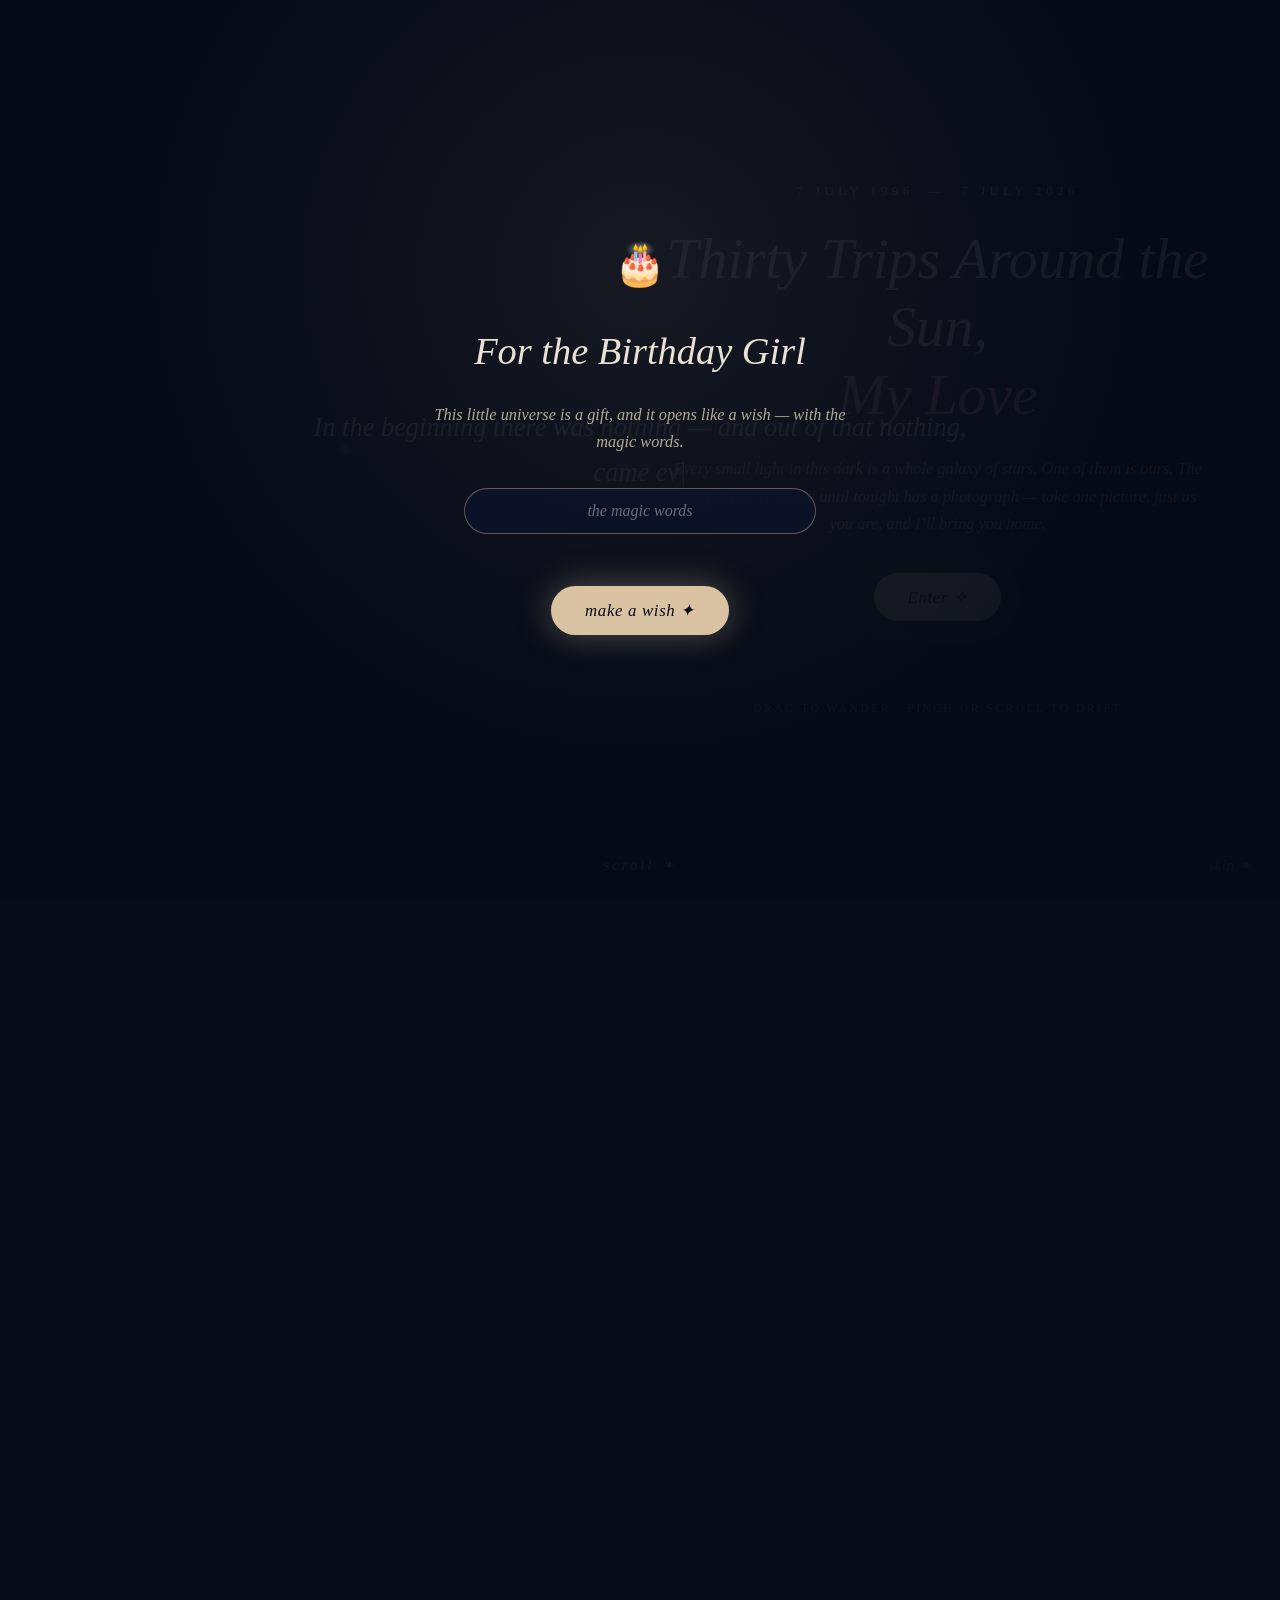
==== commit 078fb1b4: "30bday: password lock with birthday hold screen Co-Authored-By: Claude Fable 5 <noreply@anthropic.co" ====
--- a/30bday/index.html
+++ b/30bday/index.html
@@ -458,6 +458,73 @@
     figure.shot { max-width: none; }
   }
 
+  /* ---------- The lock (public site only) ---------- */
+  #lock {
+    position: fixed;
+    inset: 0;
+    z-index: 10;
+    display: flex;
+    align-items: center;
+    justify-content: center;
+    text-align: center;
+    padding: 2rem 1.4rem;
+    background:
+      radial-gradient(ellipse at 50% 30%, rgba(217, 195, 163, 0.08), transparent 55%),
+      rgba(7, 11, 24, 0.94);
+    transition: opacity 1s ease;
+  }
+  #lock.open { opacity: 0; pointer-events: none; }
+  .lock-card { max-width: 26em; }
+  .lock-cake {
+    font-size: 2.6rem;
+    animation: drift 2.6s ease-in-out infinite;
+    margin-bottom: 1.2rem;
+  }
+  .lock-card h2 {
+    font-weight: normal;
+    font-style: italic;
+    font-size: clamp(1.7rem, 5vw, 2.4rem);
+    color: var(--ink);
+  }
+  .lock-card .lock-note {
+    margin-top: 1rem;
+    color: var(--ink-dim);
+    font-style: italic;
+    font-size: 1.02rem;
+  }
+  #lockForm { margin-top: 2rem; }
+  #lockPass {
+    display: block;
+    width: min(100%, 22em);
+    margin: 0 auto 1.1rem;
+    background: rgba(13, 19, 40, 0.8);
+    border: 1px solid rgba(217, 195, 163, 0.4);
+    border-radius: 999px;
+    padding: 0.8rem 1.3rem;
+    font: italic 1rem Georgia, serif;
+    font-size: 16px; /* keeps iOS from zooming the field */
+    color: var(--ink);
+    text-align: center;
+    outline: none;
+  }
+  #lockPass:focus { border-color: var(--gold); }
+  #lockPass::placeholder { color: #6d6a80; }
+  .lock-hint {
+    margin-top: 1.1rem;
+    min-height: 1.3em;
+    font-style: italic;
+    font-size: 0.88rem;
+    color: var(--rose);
+  }
+  .lock-card.shake { animation: shake 0.45s ease; }
+  @keyframes shake {
+    0%, 100% { transform: translateX(0); }
+    25% { transform: translateX(-9px); }
+    55% { transform: translateX(7px); }
+    80% { transform: translateX(-4px); }
+  }
+  body.locked { overflow: hidden !important; }
+
   @media (prefers-reduced-motion: reduce) {
     html { scroll-behavior: auto; }
     .hero .eyebrow, .hero h1, .hero .subtitle, .hero .scroll-hint { animation: none; }
@@ -468,6 +535,24 @@
 <body class="gated genesis">
 
 <canvas id="sky" aria-hidden="true"></canvas>
+
+<!-- ============ THE LOCK (public site only) ============ -->
+<div id="lock" hidden>
+  <div class="lock-card">
+    <div class="lock-cake">&#127874;</div>
+    <h2>For the Birthday Girl</h2>
+    <p class="lock-note">
+      This little universe is a gift, and it opens like a wish &mdash;
+      with the magic words.
+    </p>
+    <form id="lockForm">
+      <input id="lockPass" type="password" placeholder="the magic words"
+             autocomplete="off" autocapitalize="none" spellcheck="false">
+      <button class="gate-btn" type="submit">make a wish &#10022;</button>
+    </form>
+    <p class="lock-hint" id="lockHint"></p>
+  </div>
+</div>
 
 <!-- ============ NARRATION ============ -->
 <div id="narration"><p id="narrLine"></p></div>
@@ -1760,6 +1845,57 @@
     setTimeout(function () { if (introActive) skipBtn.classList.add("show"); }, 1800);
   }
 
+  /* ---------- The lock: public site only ----------
+     The home-wifi version's lock is the photo gate itself; out on the open
+     internet the site asks for the magic words. Client-side by necessity
+     (GitHub Pages is static) — only a SHA-256 of the words lives here. */
+  (function () {
+    var HOME = location.hostname === "192.168.0.15" ||
+               location.hostname === "localhost" ||
+               location.protocol === "file:";
+    var lockEl = document.getElementById("lock");
+    var KEY = "30bday-unlocked";
+    var HASH = "44f225efdb82764aa4eca813bb64472897b16924d82c9c51a63900464ebf1d67";
+    var stored = null;
+    try { stored = localStorage.getItem(KEY); } catch (e) {}
+    if (HOME || stored === "yes" || !window.crypto || !crypto.subtle) {
+      lockEl.remove();
+      return;
+    }
+    lockEl.hidden = false;
+    document.body.classList.add("locked");
+    var form = document.getElementById("lockForm");
+    var pass = document.getElementById("lockPass");
+    var hint = document.getElementById("lockHint");
+    var card = lockEl.querySelector(".lock-card");
+    var tries = 0;
+    form.addEventListener("submit", function (e) {
+      e.preventDefault();
+      var v = (pass.value || "").toLowerCase().replace(/\s+/g, "");
+      crypto.subtle.digest("SHA-256", new TextEncoder().encode(v)).then(function (buf) {
+        var hex = "";
+        var a = new Uint8Array(buf);
+        for (var i = 0; i < a.length; i++) hex += ("0" + a[i].toString(16)).slice(-2);
+        if (hex === HASH) {
+          try { localStorage.setItem(KEY, "yes"); } catch (err) {}
+          hint.textContent = "wish granted ✧";
+          document.body.classList.remove("locked");
+          lockEl.classList.add("open");
+          setTimeout(function () { lockEl.remove(); }, 1100);
+        } else {
+          tries++;
+          pass.value = "";
+          card.classList.remove("shake");
+          void card.offsetWidth; // restart the animation
+          card.classList.add("shake");
+          hint.textContent = tries < 2
+            ? "not quite — try again, birthday girl"
+            : "hint: the three words we argue about — times thirty, all one word";
+        }
+      });
+    });
+  })();
+
   resize(true);
   buildAnchors();
   requestAnimationFrame(frame);
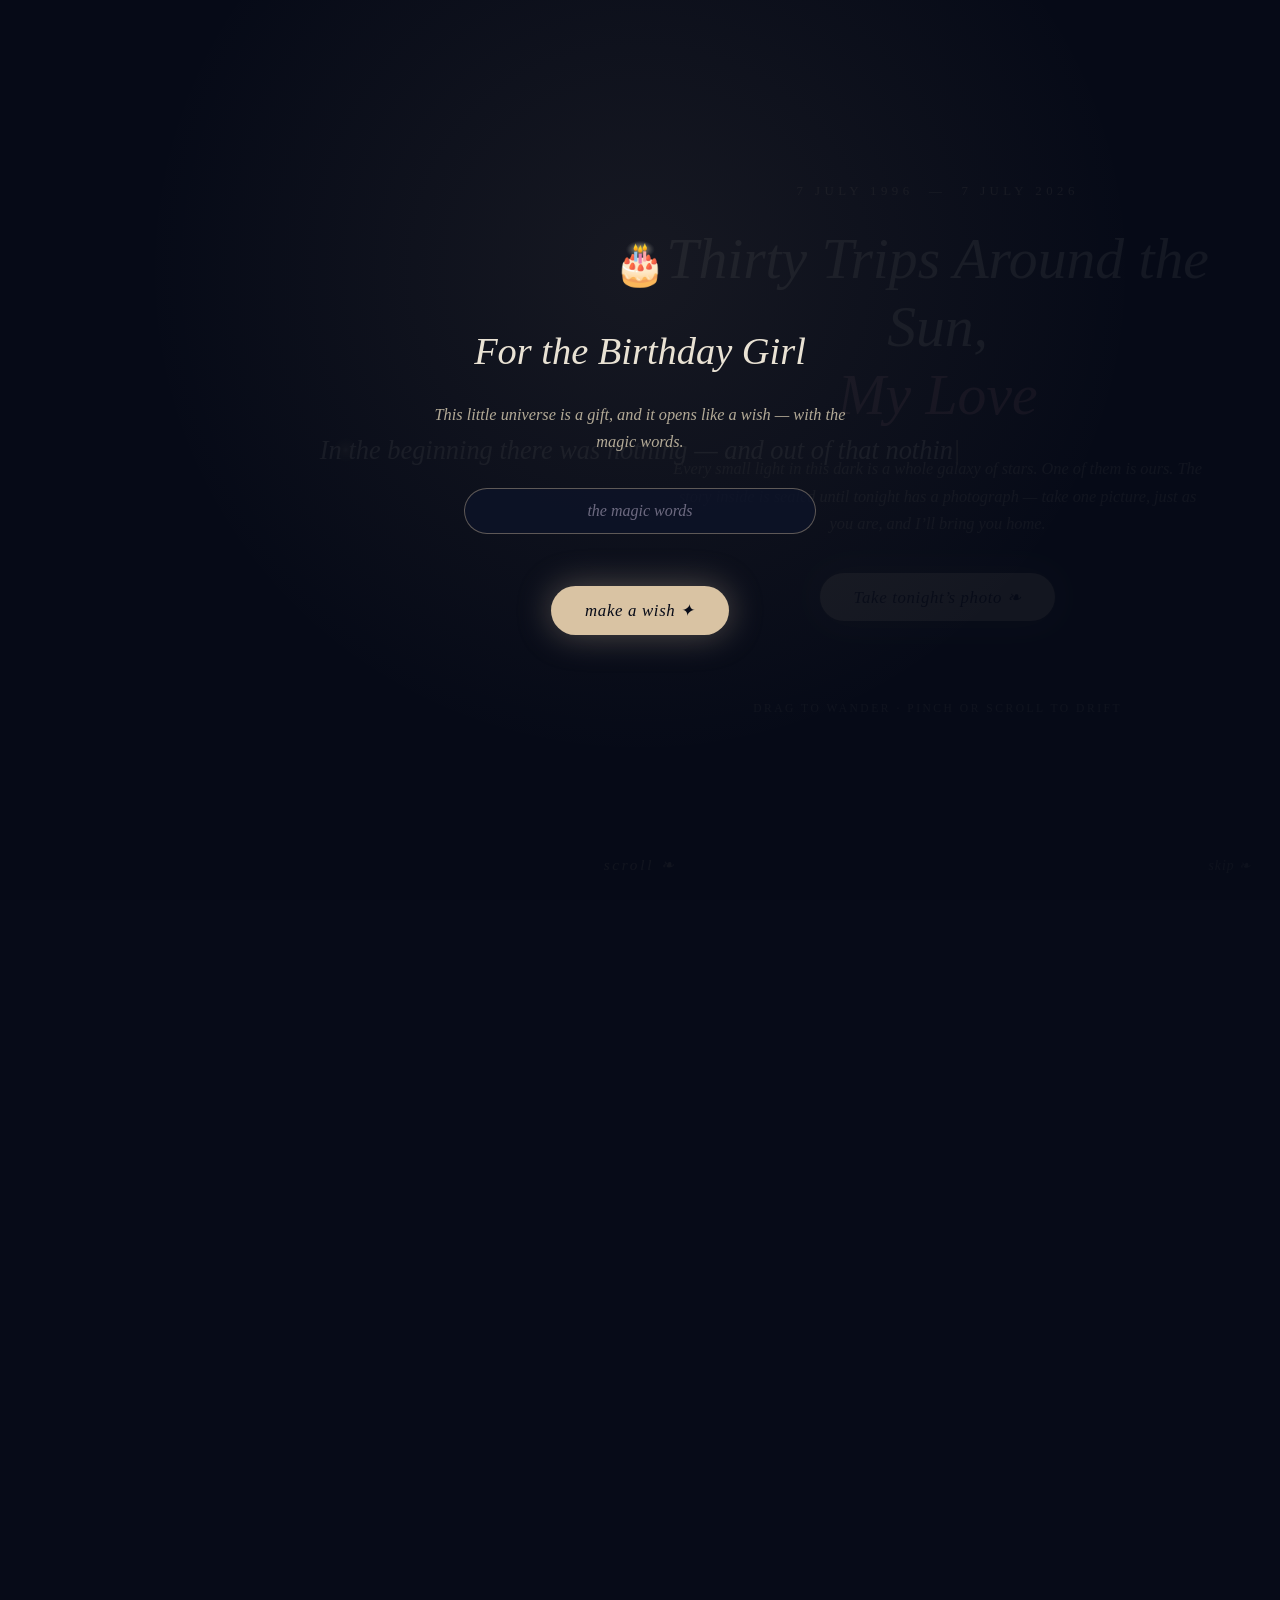
==== commit 467d7c2a: "Update 30bday" ====
--- a/30bday/index.html
+++ b/30bday/index.html
@@ -1330,7 +1330,7 @@
     var fig = document.createElement("figure");
     fig.className = "shot";
     var img = document.createElement("img");
-    img.src = path + "?v=" + Date.now();
+    img.src = path.indexOf("data:") === 0 ? path : path + "?v=" + Date.now();
     img.alt = "";
     fig.appendChild(img);
     var cap = document.createElement("figcaption");
@@ -1368,26 +1368,59 @@
 
   gateBtn.onclick = function () { gateFile.click(); };
 
+  /* Tonight's photo, two ways:
+     - with an upload server (the old home-wifi setup), it's saved there;
+     - on static hosting (the real website), it lives on her device —
+       saved in this browser, no server anywhere.                       */
+  var serverMode = false;
+  var LS_PHOTO = "30bday-tonight-photo";
+
+  function localPhoto() {
+    try { return localStorage.getItem(LS_PHOTO); } catch (e) { return null; }
+  }
+
+  function shrinkImage(file, cb) {
+    var img = new Image();
+    var url = URL.createObjectURL(file);
+    img.onload = function () {
+      var MAX = 1600;
+      var k = Math.min(1, MAX / Math.max(img.width, img.height));
+      var cv = document.createElement("canvas");
+      cv.width = Math.round(img.width * k);
+      cv.height = Math.round(img.height * k);
+      cv.getContext("2d").drawImage(img, 0, 0, cv.width, cv.height);
+      URL.revokeObjectURL(url);
+      cb(cv.toDataURL("image/jpeg", 0.85));
+    };
+    img.onerror = function () { URL.revokeObjectURL(url); cb(null); };
+    img.src = url;
+  }
+
+  function photoIsIn() {
+    gateNote.innerHTML =
+      "Every small light in this dark is a whole galaxy — and one of " +
+      "them is ours. Tonight’s photograph is already inside the story.";
+    showEnter("Come home ✧");
+    if (!document.querySelector(".gate-alt")) {
+      var alt = document.createElement("button");
+      alt.className = "gate-alt";
+      alt.type = "button";
+      alt.textContent = "take a new photo instead";
+      alt.onclick = function () { gateFile.click(); };
+      gateStatus.parentNode.insertBefore(alt, gateStatus);
+    }
+  }
+
   fetch("/tonight", { cache: "no-store" })
     .then(function (r) { if (!r.ok) throw new Error(); return r.json(); })
     .then(function (info) {
-      if (info.file) {
-        setFinalPhoto(info.file);
-        gateNote.innerHTML =
-          "Every small light in this dark is a whole galaxy — and one of " +
-          "them is ours. Tonight’s photograph is already inside the story.";
-        showEnter("Come home ✧");
-        var alt = document.createElement("button");
-        alt.className = "gate-alt";
-        alt.type = "button";
-        alt.textContent = "take a new photo instead";
-        alt.onclick = function () { gateFile.click(); };
-        gateStatus.parentNode.insertBefore(alt, gateStatus);
-      }
+      serverMode = true;
+      if (info.file) { setFinalPhoto(info.file); photoIsIn(); }
     })
     .catch(function () {
-      // no upload server (local preview) — don't lock the door
-      showEnter("Enter ✧");
+      // static hosting — the photo lives on this device
+      var saved = localPhoto();
+      if (saved) { setFinalPhoto(saved); photoIsIn(); }
     });
 
   gateFile.addEventListener("change", function () {
@@ -1395,19 +1428,33 @@
     if (!f) return;
     gateBtn.disabled = true;
     gateStatus.textContent = "keeping this one forever…";
-    fetch("/upload", { method: "POST", body: f })
-      .then(function (r) {
-        return r.json().then(function (j) { if (!r.ok) throw j; return j; });
-      })
-      .then(function (j) {
-        setFinalPhoto(j.file);
+    if (serverMode) {
+      fetch("/upload", { method: "POST", body: f })
+        .then(function (r) {
+          return r.json().then(function (j) { if (!r.ok) throw j; return j; });
+        })
+        .then(function (j) {
+          setFinalPhoto(j.file);
+          gateStatus.textContent = "it’s in — come home ✧";
+          setTimeout(startDive, 900);
+        })
+        .catch(function () {
+          gateBtn.disabled = false;
+          gateStatus.textContent = "that didn’t save — try once more?";
+        });
+    } else {
+      shrinkImage(f, function (dataUrl) {
+        if (!dataUrl) {
+          gateBtn.disabled = false;
+          gateStatus.textContent = "that didn’t work — try once more?";
+          return;
+        }
+        try { localStorage.setItem(LS_PHOTO, dataUrl); } catch (e) {}
+        setFinalPhoto(dataUrl);
         gateStatus.textContent = "it’s in — come home ✧";
         setTimeout(startDive, 900);
-      })
-      .catch(function () {
-        gateBtn.disabled = false;
-        gateStatus.textContent = "that didn’t save — try once more?";
       });
+    }
   });
 
   // ---------- Drawing ----------
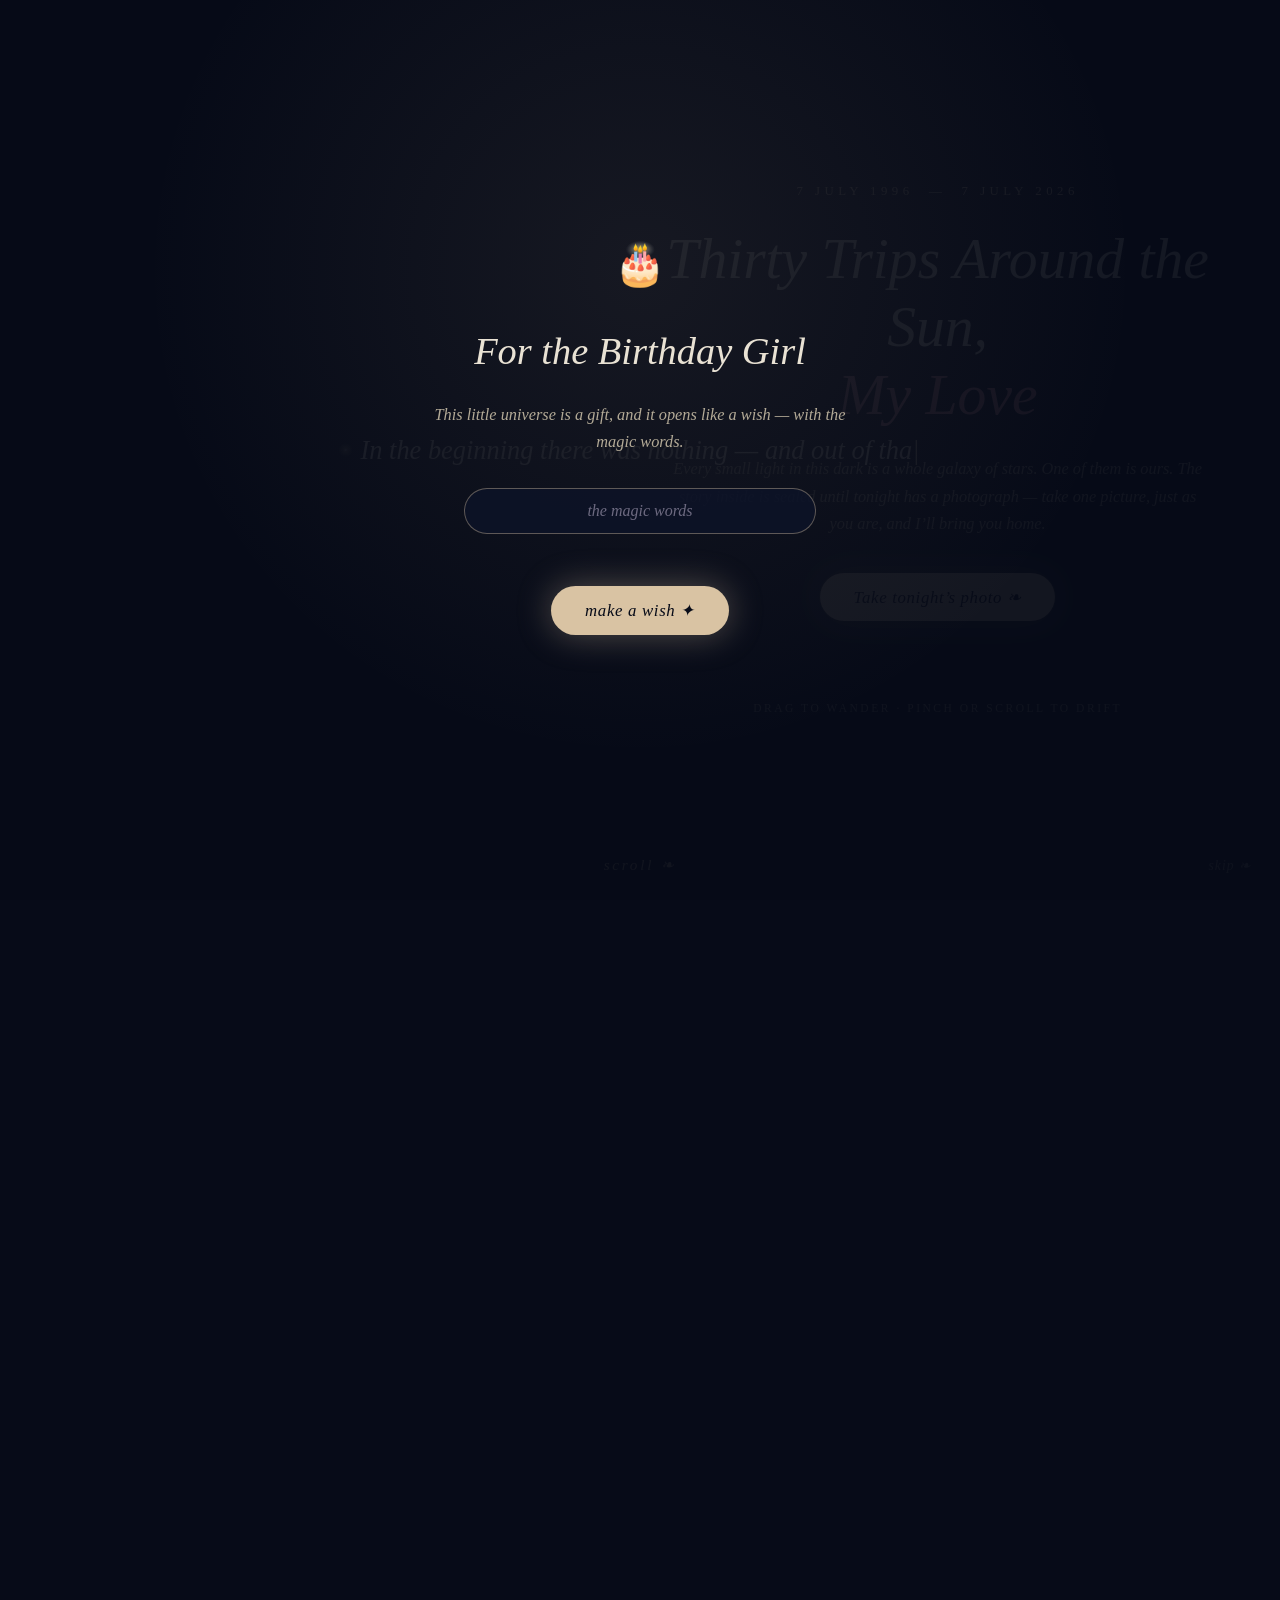
==== commit 1b90407f: "Update 30bday" ====
--- a/30bday/index.html
+++ b/30bday/index.html
@@ -674,10 +674,10 @@
     </div>
     <div class="sky-window" aria-hidden="true"></div>
     <p class="stanza reveal">
-      <span class="line">From here the year ran quick and golden: twenty-five,</span>
-      <span class="line">a castle for your birthday, white flowers arched above the door.</span>
-      <span class="line">Mercury circled four whole times while I was learning you by heart,</span>
-      <span class="line">and even Saturn, slow and ringed, could not stay put.</span>
+      <span class="line">On the 25th trip, we went to a castle,</span>
+      <span class="line">We were off and running in our journey, with our seat belts fastened</span>
+      <span class="line">You were my princess,</span>
+      <span class="line">As we went on to build our love filled fortress</span>
     </p>
     <div class="photos reveal">
       <figure class="shot">
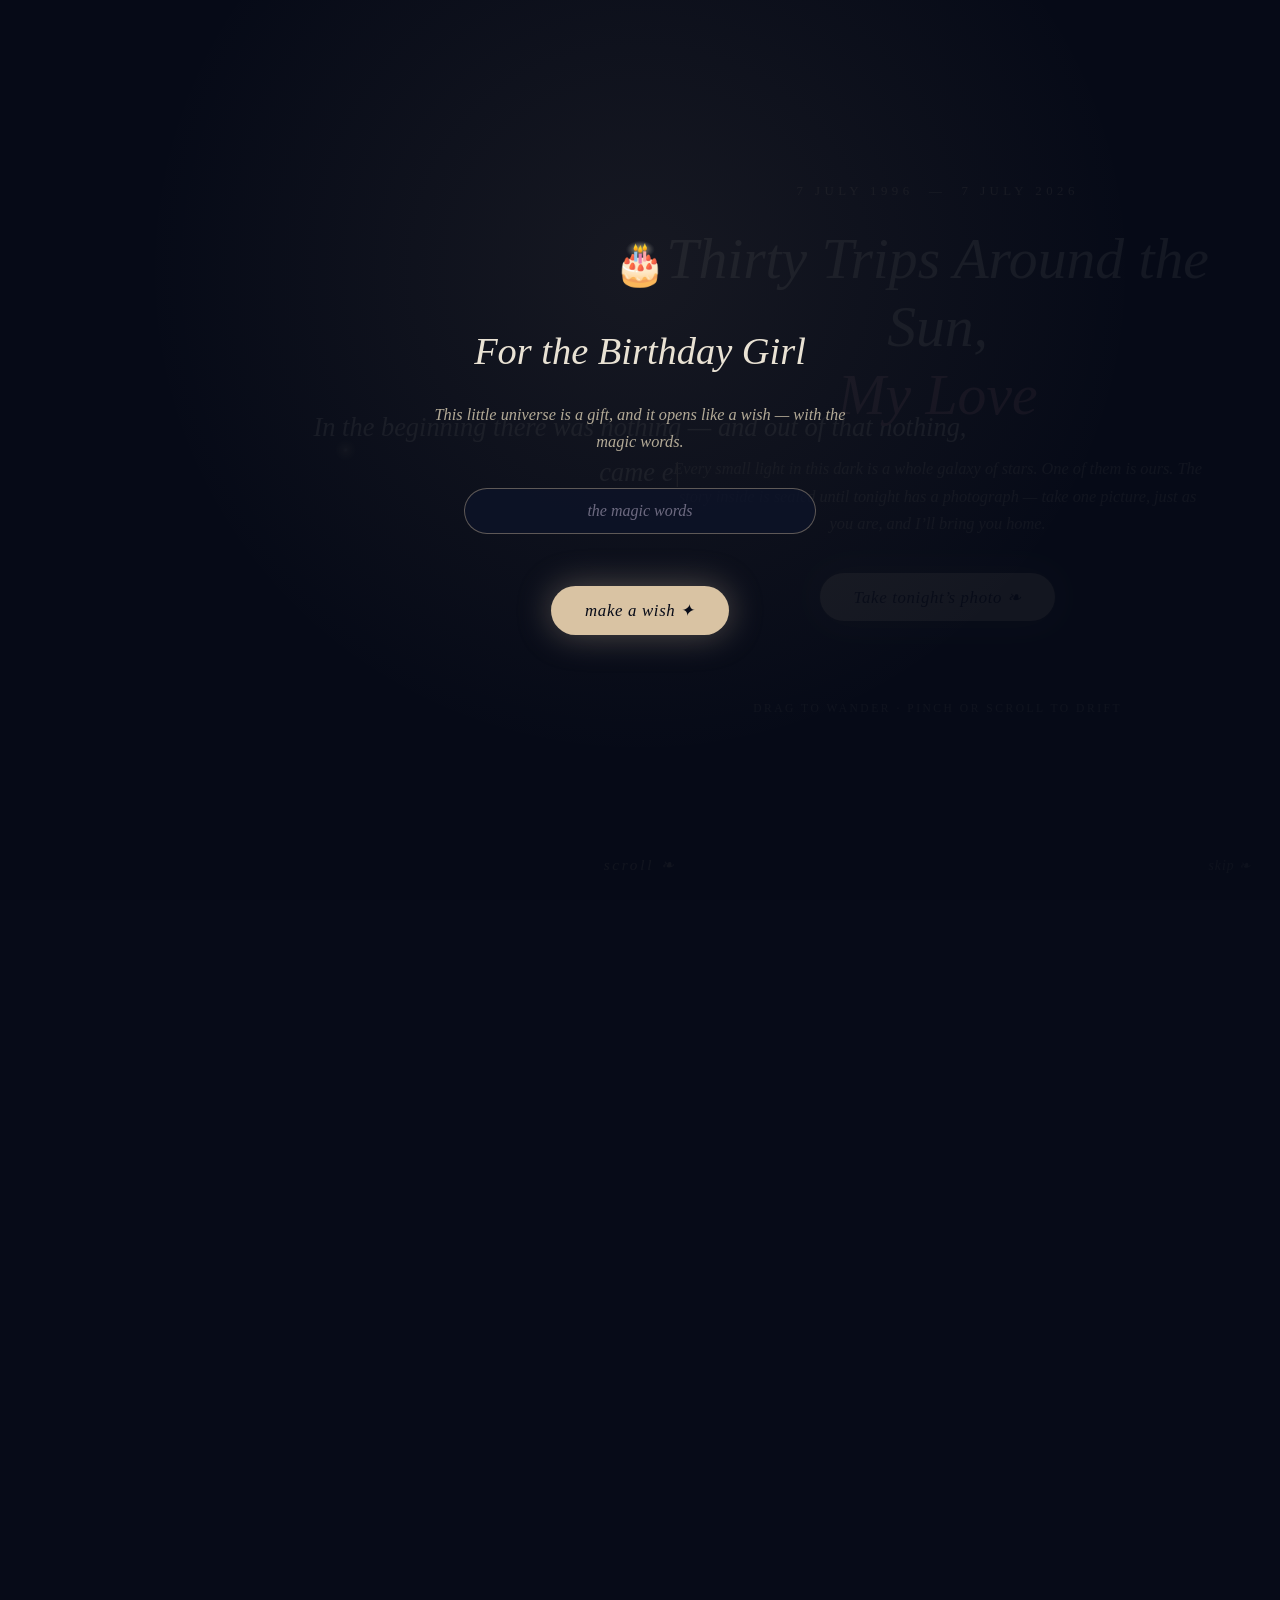
==== commit 28b083b4: "Update 30bday" ====
--- a/30bday/index.html
+++ b/30bday/index.html
@@ -1901,11 +1901,9 @@
                location.hostname === "localhost" ||
                location.protocol === "file:";
     var lockEl = document.getElementById("lock");
-    var KEY = "30bday-unlocked";
     var HASH = "44f225efdb82764aa4eca813bb64472897b16924d82c9c51a63900464ebf1d67";
-    var stored = null;
-    try { stored = localStorage.getItem(KEY); } catch (e) {}
-    if (HOME || stored === "yes" || !window.crypto || !crypto.subtle) {
+    /* The magic words are asked for on every visit — nothing is remembered. */
+    if (HOME || !window.crypto || !crypto.subtle) {
       lockEl.remove();
       return;
     }
@@ -1924,7 +1922,6 @@
         var a = new Uint8Array(buf);
         for (var i = 0; i < a.length; i++) hex += ("0" + a[i].toString(16)).slice(-2);
         if (hex === HASH) {
-          try { localStorage.setItem(KEY, "yes"); } catch (err) {}
           hint.textContent = "wish granted ✧";
           document.body.classList.remove("locked");
           lockEl.classList.add("open");
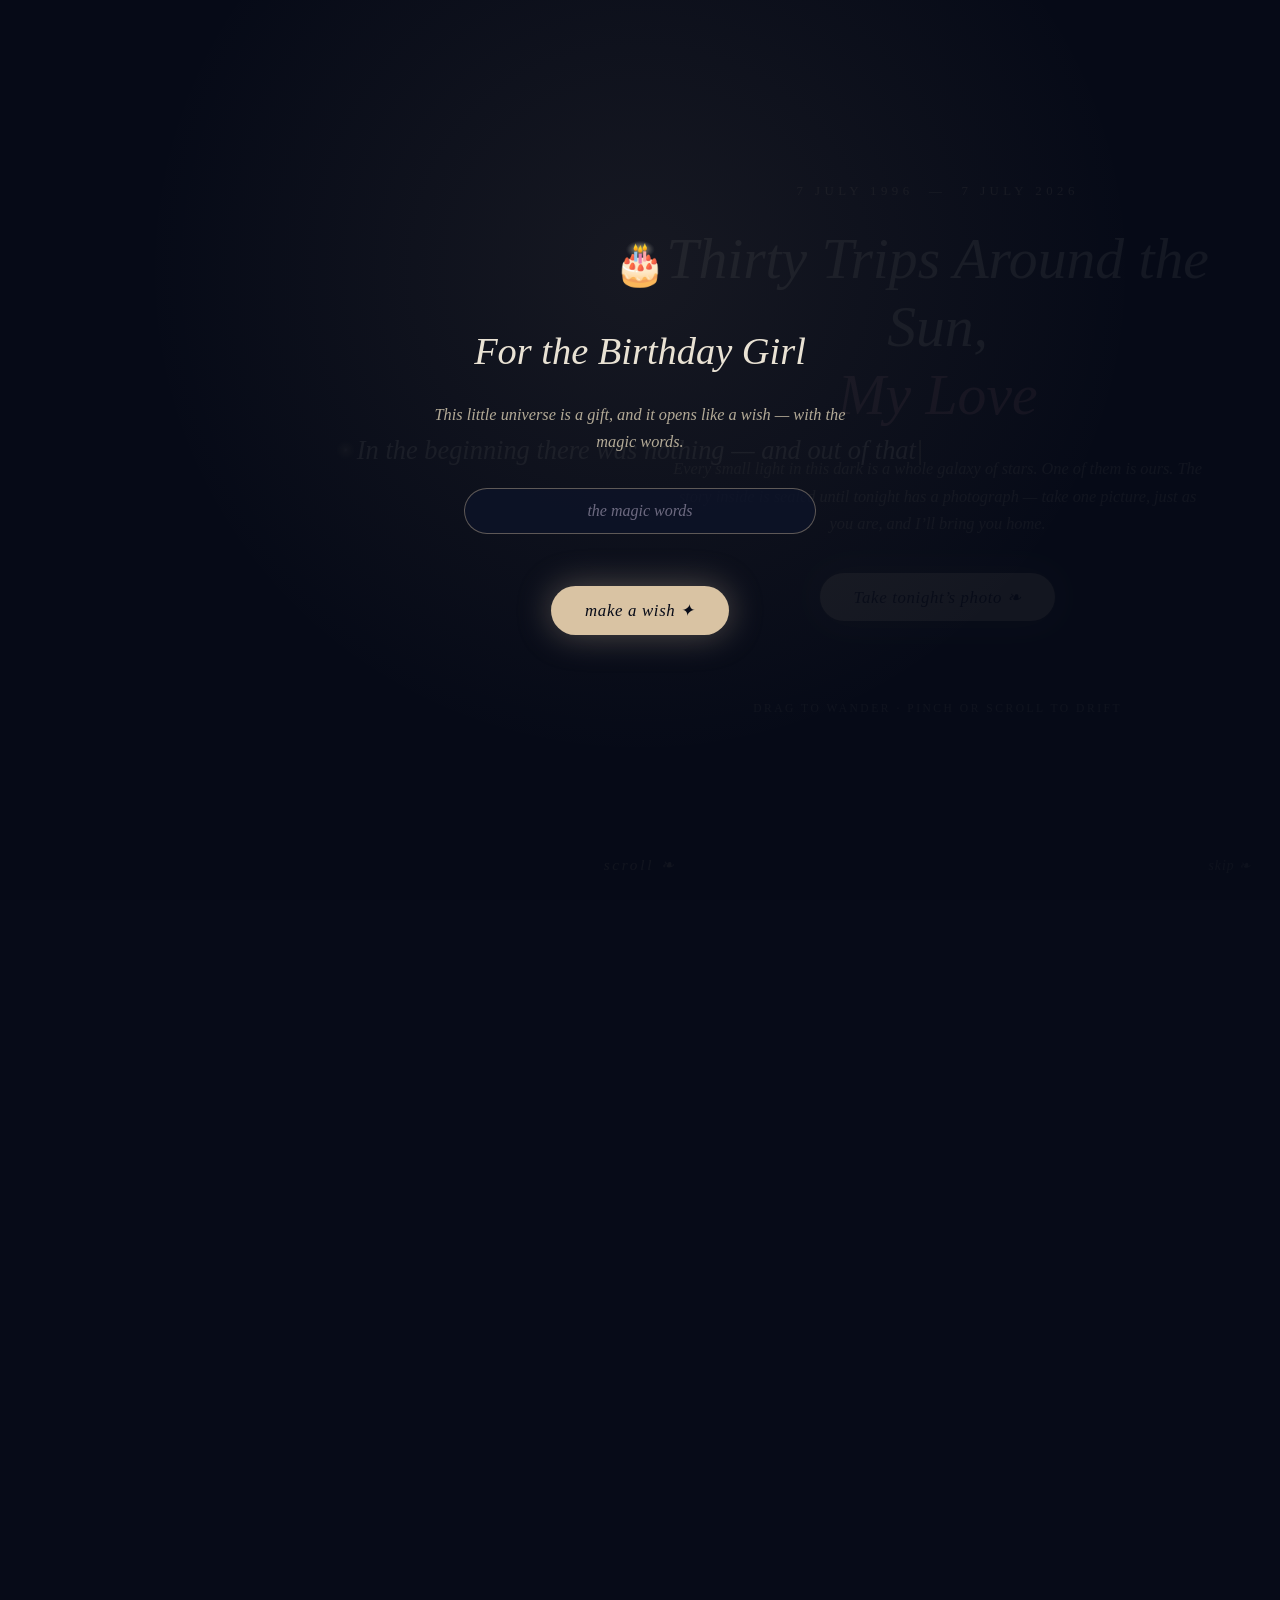
==== commit 45cd7d5f: "Update 30bday" ====
--- a/30bday/index.html
+++ b/30bday/index.html
@@ -712,10 +712,10 @@
     </div>
     <div class="sky-window" aria-hidden="true"></div>
     <p class="stanza reveal">
-      <span class="line">Nothing stays put &mdash; that is the first law of moving things &mdash;</span>
-      <span class="line">yet twenty-six was homemade: strawberries and candle-smoke,</span>
-      <span class="line">a paper sash, a kitchen-table cake,</span>
-      <span class="line">the same warm evening coming round again.</span>
+      <span class="line">As with the motion of planets,</span>
+      <span class="line">Our journey continued in our flying love nest,</span>
+      <span class="line">With you by my side,</span>
+      <span class="line">I feel there will never be anything that I cannot take in my stride</span>
     </p>
     <div class="photos reveal">
       <figure class="shot">
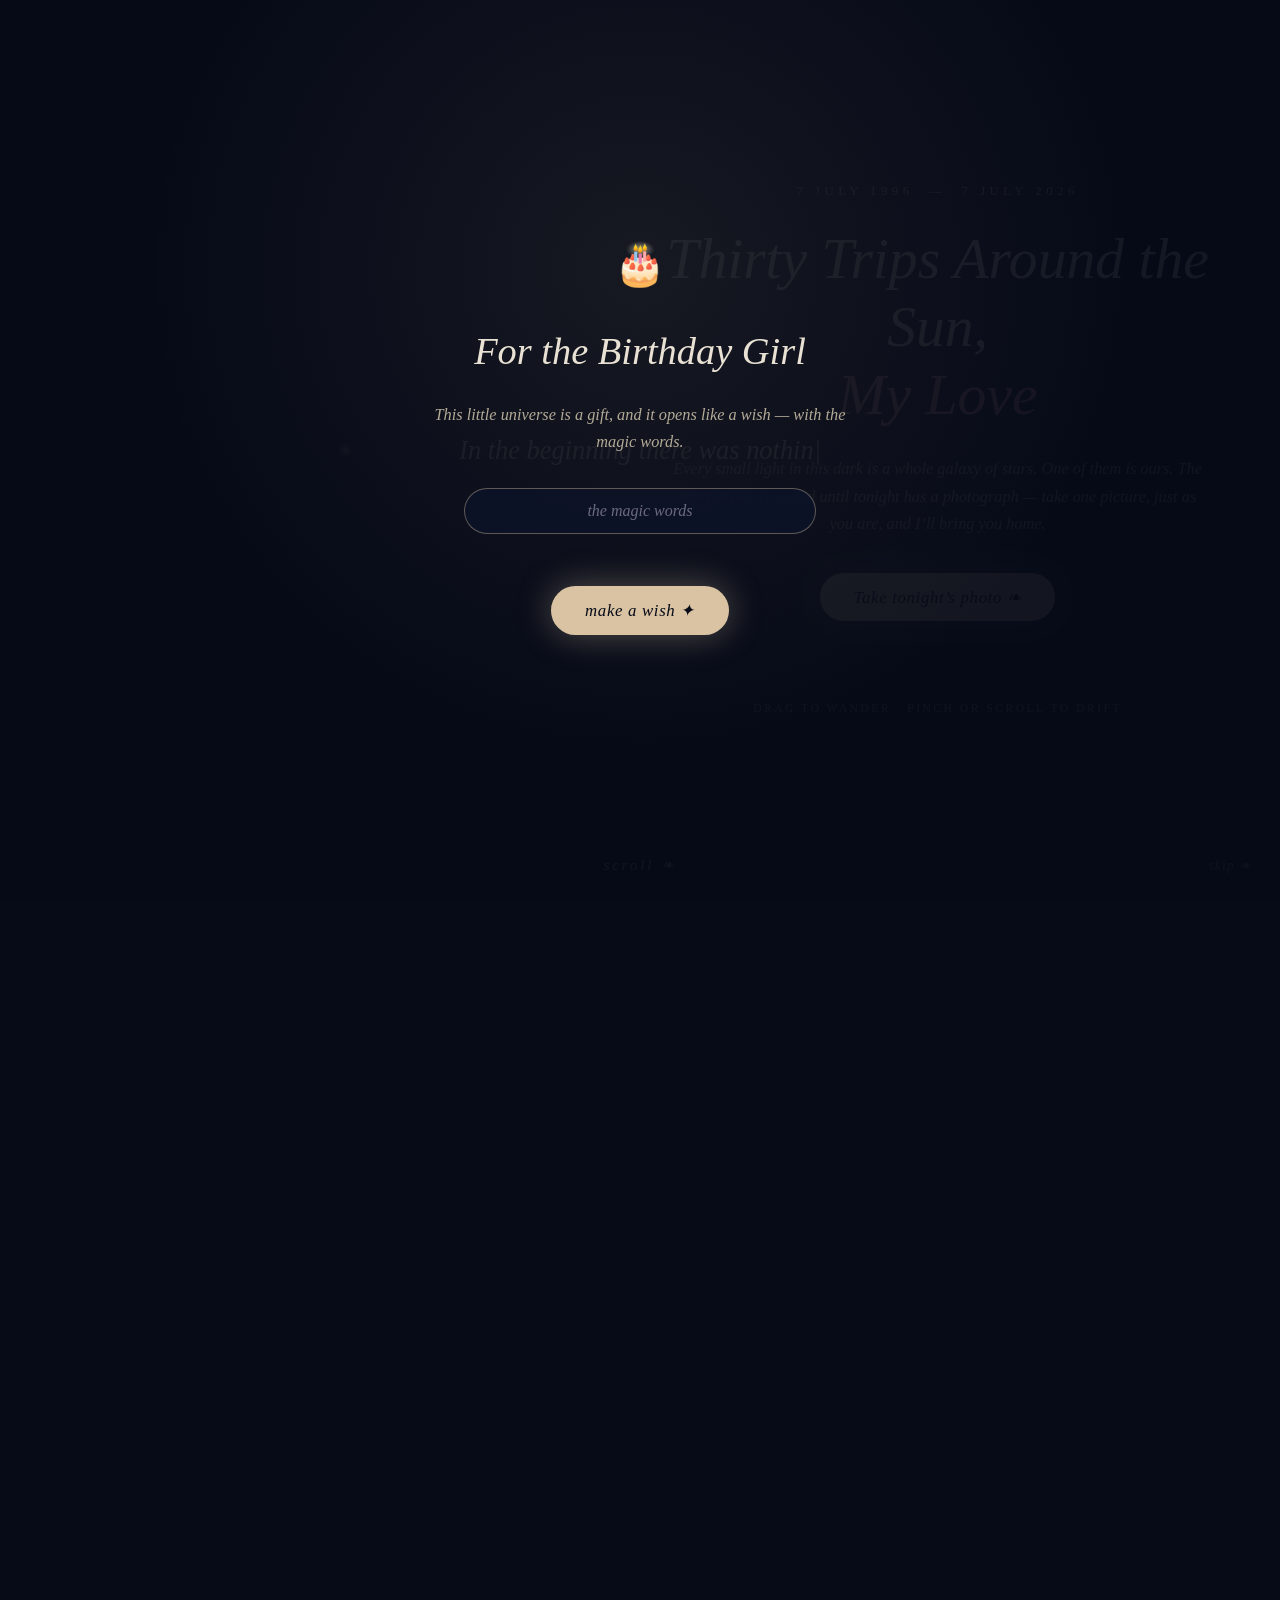
==== commit 23654cb2: "Update 30bday" ====
--- a/30bday/index.html
+++ b/30bday/index.html
@@ -733,10 +733,10 @@
     </div>
     <div class="sky-window" aria-hidden="true"></div>
     <p class="stanza reveal">
-      <span class="line">Again, and gladly: twenty-seven, barefoot</span>
-      <span class="line">where the sun slid gold into the sea two days ahead of schedule,</span>
-      <span class="line">then mountains on the morning of the day itself &mdash;</span>
-      <span class="line">one evening was never going to hold all of that light.</span>
+      <span class="line">At the age of 27,</span>
+      <span class="line">It just kept on feeling like we were a match made in heaven,</span>
+      <span class="line">No matter what life throws at us,</span>
+      <span class="line">We will always have each other, that is the only must</span>
     </p>
     <div class="photos reveal">
       <figure class="shot">
@@ -758,10 +758,10 @@
     </div>
     <div class="sky-window" aria-hidden="true"></div>
     <p class="stanza reveal">
-      <span class="line">All of that light, and more of it: twenty-eight</span>
-      <span class="line">stretched three days wide &mdash; macarons by candlelight,</span>
-      <span class="line">then you at the helm of a little boat, a skyline looking on &mdash;</span>
-      <span class="line">proof that some years can't be kept inside a single turn.</span>
+      <span class="line">With all of the candlelights on the next trip,</span>
+      <span class="line">It was like our life is all set and it will never flip,</span>
+      <span class="line">When I look at what we have,</span>
+      <span class="line">There is nothing but our love when everything else is stripped</span>
     </p>
     <div class="photos reveal">
       <figure class="shot">
@@ -783,10 +783,10 @@
     </div>
     <div class="sky-window" aria-hidden="true"></div>
     <p class="stanza reveal">
-      <span class="line">One more turn: twenty-nine beneath pink balloons,</span>
-      <span class="line">a candle burning in your dessert across a table set for two,</span>
-      <span class="line">and me beside you, keeping my favourite orbit &mdash;</span>
-      <span class="line">the one that circles you.</span>
+      <span class="line">As the days and nights pass by,</span>
+      <span class="line">We grow and learn together, side by side,</span>
+      <span class="line">When we have the best yet to come,</span>
+      <span class="line">I sometimes don't have words to describe and it's just the feelings to which I succumb</span>
     </p>
     <div class="photos reveal">
       <figure class="shot">
@@ -808,12 +808,12 @@
     </div>
     <div class="sky-window" aria-hidden="true"></div>
     <p class="stanza reveal">
-      <span class="line">Thirty trips around the sun.</span>
-      <span class="line">The planets wheel above us as they did the night we started,</span>
-      <span class="line">and none of them, in all that turning,</span>
-      <span class="line">ever found a steadier light than you.</span>
+      <span class="line">The latest trip around the sun,</span>
+      <span class="line">Is the best that we have, until next year comes,</span>
+      <span class="line">Every year with you is a treasure I cherish,</span>
+      <span class="line">Without you I will perish</span>
       <span class="line">&nbsp;</span>
-      <span class="line">Happy birthday, my love.</span>
+      <span class="line">You are and always will be my love &mdash; whether the sun is there or not, our love will carry on traveling through the infinite universe.</span>
     </p>
     <div class="photos reveal" id="finalFrame">
       <div class="tonight">
